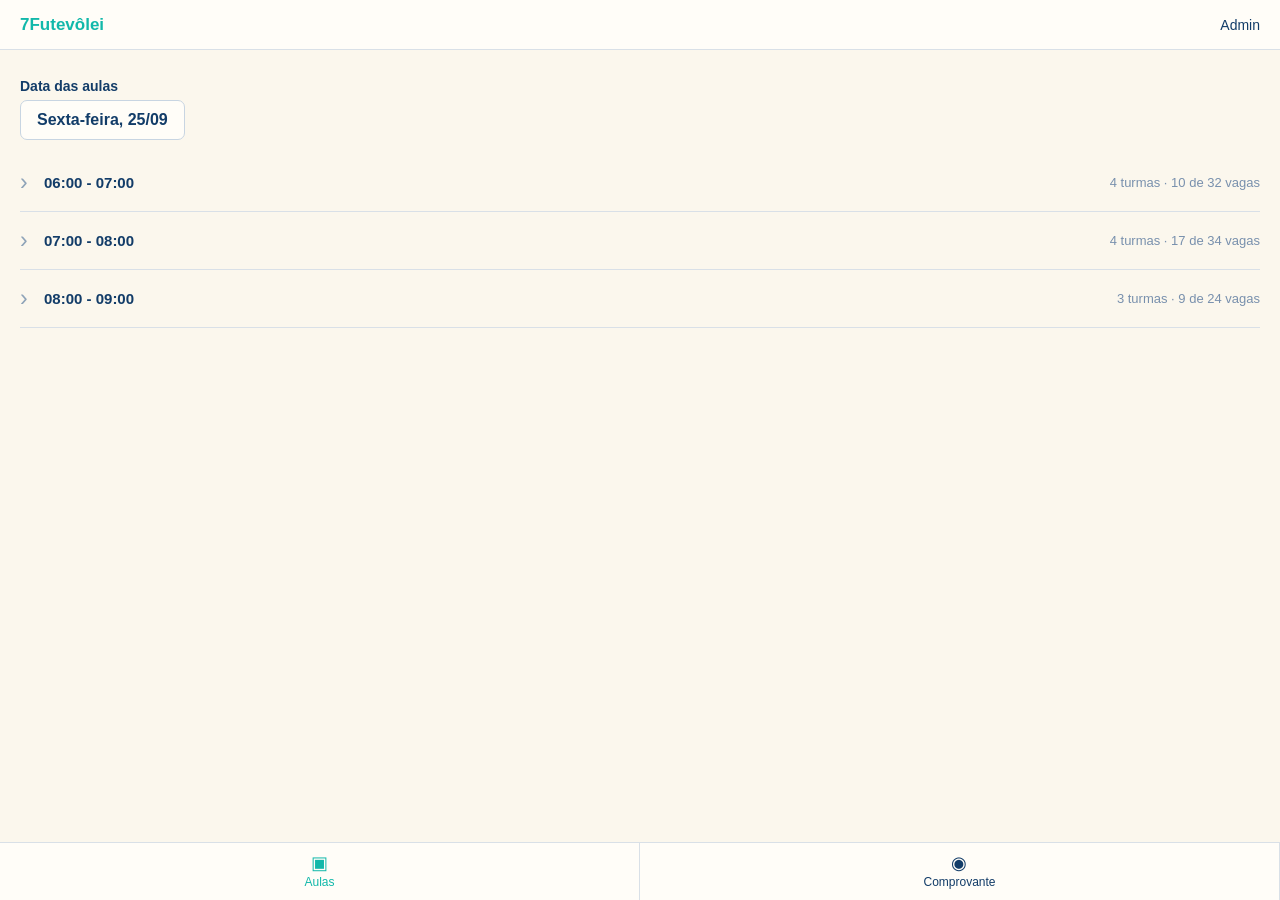
==== index.html @ edfab14d "Primeira versão do Agendamento" ====
<!DOCTYPE html>
<html lang="pt-BR">
<head>
  <meta charset="UTF-8">
  <meta name="viewport" content="width=device-width, initial-scale=1.0">
  <title>7Futevôlei — Aulas</title>
  <link rel="stylesheet" href="styles.css">
</head>
<body>
  <header class="topbar">
    <div class="container topbar-inner">
      <a class="brand" href="#">7Futevôlei</a>
      <a class="admin-link" href="#">Admin</a>
    </div>
  </header>

  <main class="container page">
    <section class="schedule">
      <div class="field-label">Data das aulas</div>
      <button class="date-button" id="dateButton" type="button">
        Sexta-feira, 25/09
      </button>

      <div class="slots" id="slots">
        <article class="slot">
          <button class="slot-header" type="button" aria-expanded="false">
            <span class="chevron">›</span>
            <span class="time">06:00 - 07:00</span>
            <span class="availability">4 turmas · 10 de 32 vagas</span>
          </button>
          <div class="slot-content">
            <div class="class-card">
              <div>
                <strong>Turma 1</strong>
                <span>2 de 8 vagas ocupadas</span>
              </div>
              <button class="reserve" type="button">Reservar</button>
            </div>
            <div class="class-card">
              <div>
                <strong>Turma 2</strong>
                <span>3 de 8 vagas ocupadas</span>
              </div>
              <button class="reserve" type="button">Reservar</button>
            </div>
          </div>
        </article>

        <article class="slot">
          <button class="slot-header" type="button" aria-expanded="false">
            <span class="chevron">›</span>
            <span class="time">07:00 - 08:00</span>
            <span class="availability">4 turmas · 17 de 34 vagas</span>
          </button>
          <div class="slot-content">
            <div class="class-card">
              <div>
                <strong>Turma 1</strong>
                <span>5 de 8 vagas ocupadas</span>
              </div>
              <button class="reserve" type="button">Reservar</button>
            </div>
            <div class="class-card">
              <div>
                <strong>Turma 2</strong>
                <span>4 de 8 vagas ocupadas</span>
              </div>
              <button class="reserve" type="button">Reservar</button>
            </div>
          </div>
        </article>

        <article class="slot">
          <button class="slot-header" type="button" aria-expanded="false">
            <span class="chevron">›</span>
            <span class="time">08:00 - 09:00</span>
            <span class="availability">3 turmas · 9 de 24 vagas</span>
          </button>
          <div class="slot-content">
            <div class="class-card">
              <div>
                <strong>Turma 1</strong>
                <span>3 de 8 vagas ocupadas</span>
              </div>
              <button class="reserve" type="button">Reservar</button>
            </div>
            <div class="class-card">
              <div>
                <strong>Turma 2</strong>
                <span>2 de 8 vagas ocupadas</span>
              </div>
              <button class="reserve" type="button">Reservar</button>
            </div>
          </div>
        </article>
      </div>
    </section>
  </main>

  <nav class="bottom-nav" aria-label="Navegação principal">
    <button class="nav-item active" type="button">
      <span class="nav-icon">▣</span>
      <span>Aulas</span>
    </button>
    <button class="nav-item" id="receiptButton" type="button">
      <span class="nav-icon">◉</span>
      <span>Comprovante</span>
    </button>
  </nav>

  <dialog id="reserveDialog">
    <form method="dialog" class="dialog-card" id="reserveForm">
      <button class="close" value="cancel" aria-label="Fechar">×</button>
      <h2>Reservar aula</h2>
      <p id="selectedClass">Turma selecionada</p>

      <label>
        Nome
        <input id="name" required placeholder="Seu nome">
      </label>

      <label>
        WhatsApp
        <input id="phone" required inputmode="tel" placeholder="(00) 00000-0000">
      </label>

      <button class="primary" value="default">Confirmar reserva</button>
      <p class="notice" id="reservationNotice" hidden></p>
    </form>
  </dialog>

  <dialog id="receiptDialog">
    <div class="dialog-card">
      <button class="close" id="closeReceipt" aria-label="Fechar">×</button>
      <h2>Comprovante</h2>
      <p class="muted">Nesta primeira versão, o comprovante é apenas uma demonstração.</p>
      <div class="receipt">
        <strong>7Futevôlei</strong>
        <span>Aula: Sexta-feira, 25/09</span>
        <span>Horário: 07:00 - 08:00</span>
        <span>Status: Reserva pendente</span>
      </div>
    </div>
  </dialog>

  <script src="app.js"></script>
</body>
</html>
---- styles.css ----
:root {
  --bg: #fbf7ed;
  --surface: #fffdf8;
  --line: #d9e0e7;
  --text: #123c68;
  --muted: #7890ad;
  --brand: #12b8aa;
  --brand-dark: #0e9d92;
}

* { box-sizing: border-box; }

html, body {
  margin: 0;
  min-height: 100%;
  font-family: Arial, Helvetica, sans-serif;
  color: var(--text);
  background: var(--bg);
}

body { padding-bottom: 78px; }

button, input { font: inherit; }

button { cursor: pointer; }

.container {
  width: min(1248px, calc(100% - 40px));
  margin: 0 auto;
}

.topbar {
  height: 50px;
  background: var(--surface);
  border-bottom: 1px solid var(--line);
}

.topbar-inner {
  height: 100%;
  display: flex;
  align-items: center;
  justify-content: space-between;
}

.brand {
  color: var(--brand);
  font-size: 17px;
  font-weight: 700;
  text-decoration: none;
}

.admin-link {
  color: var(--text);
  font-size: 14px;
  text-decoration: none;
}

.page {
  min-height: calc(100vh - 128px);
  padding-top: 28px;
}

.field-label {
  margin-bottom: 6px;
  font-size: 14px;
  font-weight: 600;
}

.date-button {
  background: var(--surface);
  color: #123c68;
  border: 1px solid #c8d5e2;
  border-radius: 7px;
  padding: 10px 16px;
  font-weight: 600;
}

.slots { margin-top: 14px; }

.slot {
  border-bottom: 1px solid var(--line);
}

.slot-header {
  width: 100%;
  min-height: 57px;
  padding: 0;
  display: grid;
  grid-template-columns: 24px 1fr auto;
  align-items: center;
  gap: 0;
  border: 0;
  background: transparent;
  color: var(--text);
  text-align: left;
}

.chevron {
  font-size: 23px;
  color: #8ea3b8;
  transition: transform .2s ease;
}

.slot.open .chevron { transform: rotate(90deg); }

.time { font-size: 15px; font-weight: 600; }

.availability {
  color: var(--muted);
  font-size: 13px;
  padding-left: 16px;
}

.slot-content {
  display: none;
  padding: 0 0 14px 24px;
  gap: 8px;
}

.slot.open .slot-content {
  display: grid;
}

.class-card {
  display: flex;
  justify-content: space-between;
  align-items: center;
  gap: 16px;
  background: var(--surface);
  border: 1px solid var(--line);
  border-radius: 8px;
  padding: 12px 14px;
}

.class-card div {
  display: grid;
  gap: 4px;
}

.class-card span {
  color: var(--muted);
  font-size: 12px;
}

.reserve, .primary {
  border: 0;
  border-radius: 6px;
  padding: 9px 14px;
  background: var(--brand);
  color: white;
  font-weight: 700;
}

.reserve:hover, .primary:hover {
  background: var(--brand-dark);
}

.bottom-nav {
  position: fixed;
  z-index: 10;
  left: 0;
  right: 0;
  bottom: 0;
  height: 58px;
  display: grid;
  grid-template-columns: 1fr 1fr;
  background: var(--surface);
  border-top: 1px solid var(--line);
}

.nav-item {
  border: 0;
  border-right: 1px solid var(--line);
  background: transparent;
  color: var(--text);
  display: grid;
  place-content: center;
  gap: 3px;
  font-size: 12px;
}

.nav-item.active { color: var(--brand); }

.nav-icon {
  text-align: center;
  font-size: 18px;
  line-height: 18px;
}

dialog {
  border: 0;
  padding: 0;
  border-radius: 12px;
  width: min(440px, calc(100% - 32px));
  box-shadow: 0 20px 70px rgba(0,0,0,.22);
}

dialog::backdrop {
  background: rgba(9, 30, 48, .35);
}

.dialog-card {
  position: relative;
  padding: 26px;
  display: grid;
  gap: 14px;
  background: var(--surface);
  color: var(--text);
}

.dialog-card h2 { margin: 0; }

.dialog-card label {
  display: grid;
  gap: 6px;
  font-size: 13px;
  font-weight: 700;
}

.dialog-card input {
  width: 100%;
  border: 1px solid #c8d5e2;
  border-radius: 7px;
  padding: 11px;
  outline: none;
}

.dialog-card input:focus {
  border-color: var(--brand);
}

.close {
  position: absolute;
  top: 10px;
  right: 12px;
  border: 0;
  background: transparent;
  font-size: 24px;
  color: var(--muted);
}

.muted, .notice {
  color: var(--muted);
  font-size: 13px;
}

.receipt {
  display: grid;
  gap: 8px;
  border: 1px dashed #bdcad7;
  border-radius: 8px;
  padding: 16px;
  background: white;
}

@media (max-width: 700px) {
  .container { width: min(100% - 24px, 1248px); }
  .page { padding-top: 22px; }
  .slot-header { grid-template-columns: 22px 1fr; min-height: 60px; }
  .availability {
    grid-column: 2;
    padding: 0 0 8px;
    font-size: 12px;
  }
  .class-card { align-items: flex-start; }
}
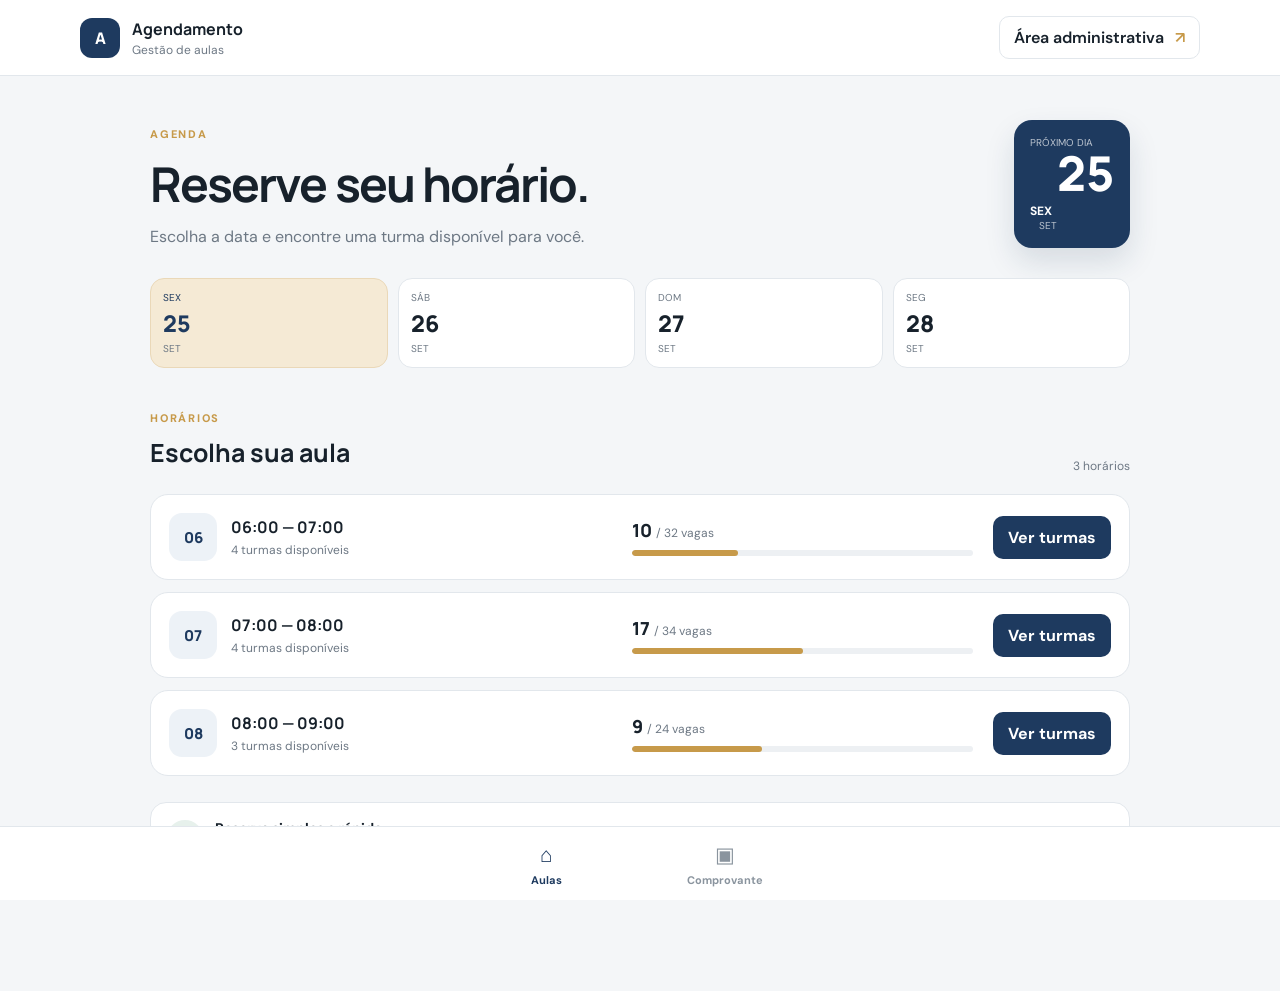
==== commit 52a66652: "Atualiza layout e identidade visual do Agendamento" ====
--- a/index.html
+++ b/index.html
@@ -1,148 +1 @@
-<!DOCTYPE html>
-<html lang="pt-BR">
-<head>
-  <meta charset="UTF-8">
-  <meta name="viewport" content="width=device-width, initial-scale=1.0">
-  <title>7Futevôlei — Aulas</title>
-  <link rel="stylesheet" href="styles.css">
-</head>
-<body>
-  <header class="topbar">
-    <div class="container topbar-inner">
-      <a class="brand" href="#">7Futevôlei</a>
-      <a class="admin-link" href="#">Admin</a>
-    </div>
-  </header>
-
-  <main class="container page">
-    <section class="schedule">
-      <div class="field-label">Data das aulas</div>
-      <button class="date-button" id="dateButton" type="button">
-        Sexta-feira, 25/09
-      </button>
-
-      <div class="slots" id="slots">
-        <article class="slot">
-          <button class="slot-header" type="button" aria-expanded="false">
-            <span class="chevron">›</span>
-            <span class="time">06:00 - 07:00</span>
-            <span class="availability">4 turmas · 10 de 32 vagas</span>
-          </button>
-          <div class="slot-content">
-            <div class="class-card">
-              <div>
-                <strong>Turma 1</strong>
-                <span>2 de 8 vagas ocupadas</span>
-              </div>
-              <button class="reserve" type="button">Reservar</button>
-            </div>
-            <div class="class-card">
-              <div>
-                <strong>Turma 2</strong>
-                <span>3 de 8 vagas ocupadas</span>
-              </div>
-              <button class="reserve" type="button">Reservar</button>
-            </div>
-          </div>
-        </article>
-
-        <article class="slot">
-          <button class="slot-header" type="button" aria-expanded="false">
-            <span class="chevron">›</span>
-            <span class="time">07:00 - 08:00</span>
-            <span class="availability">4 turmas · 17 de 34 vagas</span>
-          </button>
-          <div class="slot-content">
-            <div class="class-card">
-              <div>
-                <strong>Turma 1</strong>
-                <span>5 de 8 vagas ocupadas</span>
-              </div>
-              <button class="reserve" type="button">Reservar</button>
-            </div>
-            <div class="class-card">
-              <div>
-                <strong>Turma 2</strong>
-                <span>4 de 8 vagas ocupadas</span>
-              </div>
-              <button class="reserve" type="button">Reservar</button>
-            </div>
-          </div>
-        </article>
-
-        <article class="slot">
-          <button class="slot-header" type="button" aria-expanded="false">
-            <span class="chevron">›</span>
-            <span class="time">08:00 - 09:00</span>
-            <span class="availability">3 turmas · 9 de 24 vagas</span>
-          </button>
-          <div class="slot-content">
-            <div class="class-card">
-              <div>
-                <strong>Turma 1</strong>
-                <span>3 de 8 vagas ocupadas</span>
-              </div>
-              <button class="reserve" type="button">Reservar</button>
-            </div>
-            <div class="class-card">
-              <div>
-                <strong>Turma 2</strong>
-                <span>2 de 8 vagas ocupadas</span>
-              </div>
-              <button class="reserve" type="button">Reservar</button>
-            </div>
-          </div>
-        </article>
-      </div>
-    </section>
-  </main>
-
-  <nav class="bottom-nav" aria-label="Navegação principal">
-    <button class="nav-item active" type="button">
-      <span class="nav-icon">▣</span>
-      <span>Aulas</span>
-    </button>
-    <button class="nav-item" id="receiptButton" type="button">
-      <span class="nav-icon">◉</span>
-      <span>Comprovante</span>
-    </button>
-  </nav>
-
-  <dialog id="reserveDialog">
-    <form method="dialog" class="dialog-card" id="reserveForm">
-      <button class="close" value="cancel" aria-label="Fechar">×</button>
-      <h2>Reservar aula</h2>
-      <p id="selectedClass">Turma selecionada</p>
-
-      <label>
-        Nome
-        <input id="name" required placeholder="Seu nome">
-      </label>
-
-      <label>
-        WhatsApp
-        <input id="phone" required inputmode="tel" placeholder="(00) 00000-0000">
-      </label>
-
-      <button class="primary" value="default">Confirmar reserva</button>
-      <p class="notice" id="reservationNotice" hidden></p>
-    </form>
-  </dialog>
-
-  <dialog id="receiptDialog">
-    <div class="dialog-card">
-      <button class="close" id="closeReceipt" aria-label="Fechar">×</button>
-      <h2>Comprovante</h2>
-      <p class="muted">Nesta primeira versão, o comprovante é apenas uma demonstração.</p>
-      <div class="receipt">
-        <strong>7Futevôlei</strong>
-        <span>Aula: Sexta-feira, 25/09</span>
-        <span>Horário: 07:00 - 08:00</span>
-        <span>Status: Reserva pendente</span>
-      </div>
-    </div>
-  </dialog>
-
-  <script src="app.js"></script>
-</body>
-</html>
+<!DOCTYPE html><html lang="pt-BR"><head><meta charset="UTF-8"><meta name="viewport" content="width=device-width,initial-scale=1.0"><meta name="description" content="Agendamento de aulas e atividades"><title>Agendamento</title><link rel="preconnect" href="https://fonts.googleapis.com"><link rel="preconnect" href="https://fonts.gstatic.com" crossorigin><link href="https://fonts.googleapis.com/css2?family=DM+Sans:wght@400;500;600;700&family=Manrope:wght@700;800&display=swap" rel="stylesheet"><link rel="stylesheet" href="styles.css"></head><body><div class="app-shell"><header class="topbar"><div class="brand"><div class="brand-mark">A</div><div><strong>Agendamento</strong><span>Gestão de aulas</span></div></div><button class="admin-link" type="button">Área administrativa <span>↗</span></button></header><main><section class="hero"><div><span class="eyebrow">AGENDA</span><h1>Reserve seu horário.</h1><p>Escolha a data e encontre uma turma disponível para você.</p></div><div class="date-card"><span>Próximo dia</span><strong>SEX</strong><b>25</b><small>SET</small></div></section><section class="date-tabs"><button class="date-tab active"><span>SEX</span><strong>25</strong><small>SET</small></button><button class="date-tab"><span>SÁB</span><strong>26</strong><small>SET</small></button><button class="date-tab"><span>DOM</span><strong>27</strong><small>SET</small></button><button class="date-tab"><span>SEG</span><strong>28</strong><small>SET</small></button></section><section class="schedule"><div class="section-heading"><div><span class="eyebrow">HORÁRIOS</span><h2>Escolha sua aula</h2></div><span class="availability">3 horários</span></div><div class="time-list"><article class="time-card"><div class="time-main"><div class="time-icon">06</div><div><strong>06:00 — 07:00</strong><span>4 turmas disponíveis</span></div></div><div class="capacity"><div><strong>10</strong><span>/ 32 vagas</span></div><div class="progress"><span style="width:31%"></span></div></div><button class="details-btn" data-slot="06:00 — 07:00">Ver turmas</button></article><article class="time-card"><div class="time-main"><div class="time-icon">07</div><div><strong>07:00 — 08:00</strong><span>4 turmas disponíveis</span></div></div><div class="capacity"><div><strong>17</strong><span>/ 34 vagas</span></div><div class="progress"><span style="width:50%"></span></div></div><button class="details-btn" data-slot="07:00 — 08:00">Ver turmas</button></article><article class="time-card"><div class="time-main"><div class="time-icon">08</div><div><strong>08:00 — 09:00</strong><span>3 turmas disponíveis</span></div></div><div class="capacity"><div><strong>9</strong><span>/ 24 vagas</span></div><div class="progress"><span style="width:38%"></span></div></div><button class="details-btn" data-slot="08:00 — 09:00">Ver turmas</button></article></div></section><section class="info-strip"><div class="info-icon">✓</div><div><strong>Reserva simples e rápida</strong><span>Escolha o horário, informe seus dados e pronto.</span></div></section></main><nav class="bottom-nav"><button class="nav-item active"><span>⌂</span><small>Aulas</small></button><button class="nav-item" id="receiptBtn"><span>▣</span><small>Comprovante</small></button></nav></div><div class="modal-backdrop" id="modalBackdrop"><div class="modal"><button class="close-modal" id="closeModal">×</button><span class="eyebrow">RESERVA</span><h2>Escolha sua turma</h2><p id="modalSubtitle"></p><div class="class-options"><button class="class-option" data-class="Turma 01"><span><strong>Turma 01</strong><small>Vagas disponíveis</small></span><b>→</b></button><button class="class-option" data-class="Turma 02"><span><strong>Turma 02</strong><small>Vagas disponíveis</small></span><b>→</b></button></div><div class="reservation-form hidden" id="reservationForm"><label>Nome<input id="nameInput" placeholder="Seu nome"></label><label>WhatsApp<input id="phoneInput" placeholder="(00) 00000-0000"></label><button class="primary-btn" id="reserveBtn">Confirmar reserva</button><p class="form-message" id="formMessage"></p></div></div></div><div class="modal-backdrop" id="receiptModal"><div class="modal"><button class="close-modal" id="closeReceipt">×</button><span class="eyebrow">COMPROVANTE</span><h2>Consulte sua reserva</h2><p>Digite seu WhatsApp para consultar um comprovante.</p><input id="receiptInput" placeholder="(00) 00000-0000"><button class="primary-btn" id="receiptSearch">Consultar</button><p class="form-message" id="receiptMessage"></p></div></div><script src="app.js"></script></body></html>
--- a/styles.css
+++ b/styles.css
@@ -1,266 +1 @@
-:root {
-  --bg: #fbf7ed;
-  --surface: #fffdf8;
-  --line: #d9e0e7;
-  --text: #123c68;
-  --muted: #7890ad;
-  --brand: #12b8aa;
-  --brand-dark: #0e9d92;
-}
-
-* { box-sizing: border-box; }
-
-html, body {
-  margin: 0;
-  min-height: 100%;
-  font-family: Arial, Helvetica, sans-serif;
-  color: var(--text);
-  background: var(--bg);
-}
-
-body { padding-bottom: 78px; }
-
-button, input { font: inherit; }
-
-button { cursor: pointer; }
-
-.container {
-  width: min(1248px, calc(100% - 40px));
-  margin: 0 auto;
-}
-
-.topbar {
-  height: 50px;
-  background: var(--surface);
-  border-bottom: 1px solid var(--line);
-}
-
-.topbar-inner {
-  height: 100%;
-  display: flex;
-  align-items: center;
-  justify-content: space-between;
-}
-
-.brand {
-  color: var(--brand);
-  font-size: 17px;
-  font-weight: 700;
-  text-decoration: none;
-}
-
-.admin-link {
-  color: var(--text);
-  font-size: 14px;
-  text-decoration: none;
-}
-
-.page {
-  min-height: calc(100vh - 128px);
-  padding-top: 28px;
-}
-
-.field-label {
-  margin-bottom: 6px;
-  font-size: 14px;
-  font-weight: 600;
-}
-
-.date-button {
-  background: var(--surface);
-  color: #123c68;
-  border: 1px solid #c8d5e2;
-  border-radius: 7px;
-  padding: 10px 16px;
-  font-weight: 600;
-}
-
-.slots { margin-top: 14px; }
-
-.slot {
-  border-bottom: 1px solid var(--line);
-}
-
-.slot-header {
-  width: 100%;
-  min-height: 57px;
-  padding: 0;
-  display: grid;
-  grid-template-columns: 24px 1fr auto;
-  align-items: center;
-  gap: 0;
-  border: 0;
-  background: transparent;
-  color: var(--text);
-  text-align: left;
-}
-
-.chevron {
-  font-size: 23px;
-  color: #8ea3b8;
-  transition: transform .2s ease;
-}
-
-.slot.open .chevron { transform: rotate(90deg); }
-
-.time { font-size: 15px; font-weight: 600; }
-
-.availability {
-  color: var(--muted);
-  font-size: 13px;
-  padding-left: 16px;
-}
-
-.slot-content {
-  display: none;
-  padding: 0 0 14px 24px;
-  gap: 8px;
-}
-
-.slot.open .slot-content {
-  display: grid;
-}
-
-.class-card {
-  display: flex;
-  justify-content: space-between;
-  align-items: center;
-  gap: 16px;
-  background: var(--surface);
-  border: 1px solid var(--line);
-  border-radius: 8px;
-  padding: 12px 14px;
-}
-
-.class-card div {
-  display: grid;
-  gap: 4px;
-}
-
-.class-card span {
-  color: var(--muted);
-  font-size: 12px;
-}
-
-.reserve, .primary {
-  border: 0;
-  border-radius: 6px;
-  padding: 9px 14px;
-  background: var(--brand);
-  color: white;
-  font-weight: 700;
-}
-
-.reserve:hover, .primary:hover {
-  background: var(--brand-dark);
-}
-
-.bottom-nav {
-  position: fixed;
-  z-index: 10;
-  left: 0;
-  right: 0;
-  bottom: 0;
-  height: 58px;
-  display: grid;
-  grid-template-columns: 1fr 1fr;
-  background: var(--surface);
-  border-top: 1px solid var(--line);
-}
-
-.nav-item {
-  border: 0;
-  border-right: 1px solid var(--line);
-  background: transparent;
-  color: var(--text);
-  display: grid;
-  place-content: center;
-  gap: 3px;
-  font-size: 12px;
-}
-
-.nav-item.active { color: var(--brand); }
-
-.nav-icon {
-  text-align: center;
-  font-size: 18px;
-  line-height: 18px;
-}
-
-dialog {
-  border: 0;
-  padding: 0;
-  border-radius: 12px;
-  width: min(440px, calc(100% - 32px));
-  box-shadow: 0 20px 70px rgba(0,0,0,.22);
-}
-
-dialog::backdrop {
-  background: rgba(9, 30, 48, .35);
-}
-
-.dialog-card {
-  position: relative;
-  padding: 26px;
-  display: grid;
-  gap: 14px;
-  background: var(--surface);
-  color: var(--text);
-}
-
-.dialog-card h2 { margin: 0; }
-
-.dialog-card label {
-  display: grid;
-  gap: 6px;
-  font-size: 13px;
-  font-weight: 700;
-}
-
-.dialog-card input {
-  width: 100%;
-  border: 1px solid #c8d5e2;
-  border-radius: 7px;
-  padding: 11px;
-  outline: none;
-}
-
-.dialog-card input:focus {
-  border-color: var(--brand);
-}
-
-.close {
-  position: absolute;
-  top: 10px;
-  right: 12px;
-  border: 0;
-  background: transparent;
-  font-size: 24px;
-  color: var(--muted);
-}
-
-.muted, .notice {
-  color: var(--muted);
-  font-size: 13px;
-}
-
-.receipt {
-  display: grid;
-  gap: 8px;
-  border: 1px dashed #bdcad7;
-  border-radius: 8px;
-  padding: 16px;
-  background: white;
-}
-
-@media (max-width: 700px) {
-  .container { width: min(100% - 24px, 1248px); }
-  .page { padding-top: 22px; }
-  .slot-header { grid-template-columns: 22px 1fr; min-height: 60px; }
-  .availability {
-    grid-column: 2;
-    padding: 0 0 8px;
-    font-size: 12px;
-  }
-  .class-card { align-items: flex-start; }
-}
+*{box-sizing:border-box}:root{--bg:#f4f6f8;--surface:#fff;--ink:#17212b;--muted:#6d7884;--line:#e2e7ec;--primary:#1e3a5f;--primary-dark:#142b46;--accent:#c79a4a;--accent-soft:#f5ead5;--success:#39735b}body{margin:0;background:var(--bg);color:var(--ink);font-family:"DM Sans",sans-serif}button,input{font:inherit}button{cursor:pointer}.app-shell{min-height:100vh;padding-bottom:92px}.topbar{height:76px;background:#fff;border-bottom:1px solid var(--line);display:flex;align-items:center;justify-content:space-between;padding:0 max(24px,calc((100vw - 1120px)/2));position:sticky;top:0;z-index:10}.brand{display:flex;align-items:center;gap:12px}.brand-mark{width:40px;height:40px;border-radius:12px;background:var(--primary);color:#fff;display:grid;place-items:center;font-family:Manrope;font-weight:800}.brand strong{display:block;font-family:Manrope;font-size:16px}.brand span{display:block;color:var(--muted);font-size:12px;margin-top:2px}.admin-link{border:1px solid var(--line);background:#fff;color:var(--ink);border-radius:10px;padding:10px 14px;font-weight:600}.admin-link span{margin-left:7px;color:var(--accent)}main{width:min(980px,calc(100% - 32px));margin:0 auto}.hero{display:flex;justify-content:space-between;align-items:center;padding:44px 0 30px}.eyebrow{font-size:11px;letter-spacing:.16em;font-weight:800;color:var(--accent)}h1,h2{font-family:Manrope;margin:8px 0}.hero h1{font-size:clamp(30px,5vw,48px);letter-spacing:-.04em}.hero p{color:var(--muted);margin:10px 0 0;font-size:16px}.date-card{width:116px;height:128px;border-radius:18px;background:var(--primary);color:#fff;padding:16px;display:grid;grid-template-columns:1fr 1fr;grid-template-rows:auto 1fr auto;box-shadow:0 14px 30px #17325022}.date-card span{grid-column:1/-1;font-size:10px;text-transform:uppercase;opacity:.7}.date-card strong{font-size:12px;align-self:end}.date-card b{font:800 48px/1 Manrope;text-align:right}.date-card small{font-size:10px;text-align:right;opacity:.7}.date-tabs{display:grid;grid-template-columns:repeat(4,1fr);gap:10px;margin-bottom:38px}.date-tab{border:1px solid var(--line);background:#fff;border-radius:14px;padding:12px;display:flex;flex-direction:column;gap:3px;color:var(--muted);text-align:left}.date-tab span,.date-tab small{font-size:10px}.date-tab strong{font:800 23px Manrope;color:var(--ink)}.date-tab.active{background:var(--accent-soft);border-color:#ead8b8}.date-tab.active strong,.date-tab.active span{color:var(--primary)}.section-heading{display:flex;justify-content:space-between;align-items:end;margin-bottom:16px}.section-heading h2{font-size:25px}.availability{font-size:12px;color:var(--muted);padding-bottom:4px}.time-list{display:grid;gap:12px}.time-card{background:var(--surface);border:1px solid var(--line);border-radius:18px;padding:18px;display:grid;grid-template-columns:1.3fr 1fr auto;gap:20px;align-items:center;transition:.2s}.time-card:hover{transform:translateY(-2px);box-shadow:0 10px 25px #17212b0c}.time-main{display:flex;align-items:center;gap:14px}.time-icon{width:48px;height:48px;border-radius:13px;background:#edf2f7;color:var(--primary);display:grid;place-items:center;font:800 15px Manrope}.time-main strong{display:block;font:700 16px Manrope}.time-main span{display:block;color:var(--muted);font-size:12px;margin-top:4px}.capacity>div:first-child{display:flex;align-items:baseline;gap:4px}.capacity strong{font:800 18px Manrope}.capacity span{font-size:12px;color:var(--muted)}.progress{height:6px;background:#edf0f3;border-radius:10px;overflow:hidden;margin-top:8px}.progress span{display:block;height:100%;background:var(--accent);border-radius:10px}.details-btn{border:0;background:var(--primary);color:#fff;padding:11px 15px;border-radius:10px;font-weight:700}.details-btn:hover,.primary-btn:hover{background:var(--primary-dark)}.info-strip{margin:26px 0;background:#fff;border:1px solid var(--line);border-radius:16px;padding:16px;display:flex;align-items:center;gap:12px}.info-icon{width:36px;height:36px;border-radius:50%;display:grid;place-items:center;background:#e7f1ec;color:var(--success);font-weight:800}.info-strip strong{display:block;font-size:14px}.info-strip span{display:block;color:var(--muted);font-size:12px;margin-top:3px}.bottom-nav{position:fixed;bottom:0;left:0;right:0;height:74px;background:#fff;border-top:1px solid var(--line);display:flex;justify-content:center;gap:100px;z-index:20}.nav-item{border:0;background:none;color:#8a949e;display:flex;flex-direction:column;align-items:center;justify-content:center;gap:4px;min-width:70px}.nav-item span{font-size:21px}.nav-item small{font-size:11px;font-weight:700}.nav-item.active{color:var(--primary)}.modal-backdrop{position:fixed;inset:0;background:#11182799;display:none;align-items:center;justify-content:center;padding:18px;z-index:30}.modal-backdrop.open{display:flex}.modal{position:relative;width:min(470px,100%);background:#fff;border-radius:22px;padding:28px;box-shadow:0 30px 70px #0003}.modal h2{font-size:26px}.modal>p{color:var(--muted);font-size:14px}.close-modal{position:absolute;right:17px;top:14px;border:0;background:#f2f4f6;width:34px;height:34px;border-radius:50%;font-size:22px;color:#66717c}.class-options{display:grid;gap:9px;margin:20px 0}.class-option{width:100%;display:flex;justify-content:space-between;align-items:center;text-align:left;border:1px solid var(--line);background:#fff;padding:14px;border-radius:12px}.class-option strong,.class-option small{display:block}.class-option small{color:var(--muted);margin-top:3px}.class-option b{color:var(--accent);font-size:20px}.reservation-form{border-top:1px solid var(--line);padding-top:18px;display:grid;gap:12px}.reservation-form label{font-size:12px;font-weight:700}.reservation-form input,.modal>input{display:block;width:100%;border:1px solid var(--line);border-radius:10px;padding:12px;margin-top:6px;outline:none}.reservation-form input:focus,.modal>input:focus{border-color:var(--primary)}.primary-btn{border:0;background:var(--primary);color:#fff;border-radius:10px;padding:12px;font-weight:800}.form-message{font-size:12px!important;color:var(--success)!important;margin:0!important}.hidden{display:none}@media(max-width:760px){.topbar{padding:0 16px}.admin-link{font-size:0;padding:10px}.admin-link span{font-size:18px;margin:0}main{width:min(100% - 24px,620px)}.hero{padding-top:30px}.hero h1{font-size:32px}.hero p{font-size:14px}.date-card{width:92px;height:108px}.date-card b{font-size:38px}.date-tabs{gap:6px}.date-tab{padding:10px 8px}.time-card{grid-template-columns:1fr;gap:14px}.details-btn{width:100%}.capacity{max-width:300px}.bottom-nav{gap:65px}.modal{padding:24px 18px}}
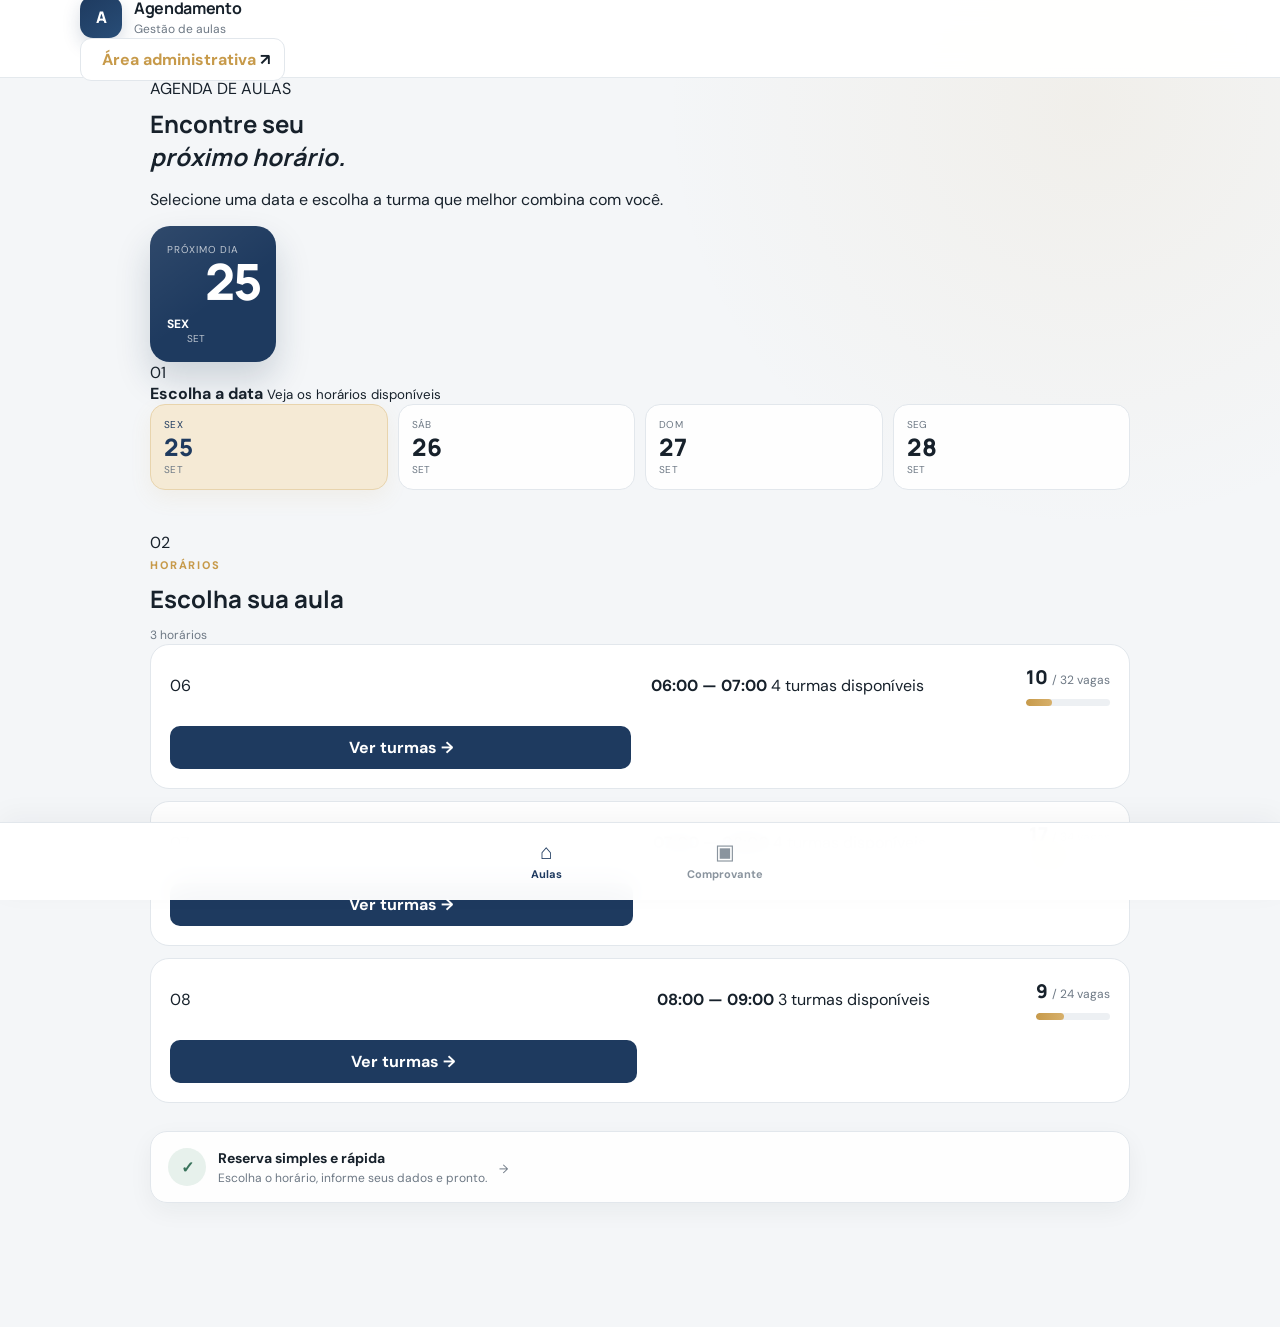
==== commit 981e3942: "Refatorar a estrutura do arquivo index.html e atualizar os botões Refactor header and main sections " ====
--- a/index.html
+++ b/index.html
@@ -1 +1,260 @@
-<!DOCTYPE html><html lang="pt-BR"><head><meta charset="UTF-8"><meta name="viewport" content="width=device-width,initial-scale=1.0"><meta name="description" content="Agendamento de aulas e atividades"><title>Agendamento</title><link rel="preconnect" href="https://fonts.googleapis.com"><link rel="preconnect" href="https://fonts.gstatic.com" crossorigin><link href="https://fonts.googleapis.com/css2?family=DM+Sans:wght@400;500;600;700&family=Manrope:wght@700;800&display=swap" rel="stylesheet"><link rel="stylesheet" href="styles.css"></head><body><div class="app-shell"><header class="topbar"><div class="brand"><div class="brand-mark">A</div><div><strong>Agendamento</strong><span>Gestão de aulas</span></div></div><button class="admin-link" type="button">Área administrativa <span>↗</span></button></header><main><section class="hero"><div><span class="eyebrow">AGENDA</span><h1>Reserve seu horário.</h1><p>Escolha a data e encontre uma turma disponível para você.</p></div><div class="date-card"><span>Próximo dia</span><strong>SEX</strong><b>25</b><small>SET</small></div></section><section class="date-tabs"><button class="date-tab active"><span>SEX</span><strong>25</strong><small>SET</small></button><button class="date-tab"><span>SÁB</span><strong>26</strong><small>SET</small></button><button class="date-tab"><span>DOM</span><strong>27</strong><small>SET</small></button><button class="date-tab"><span>SEG</span><strong>28</strong><small>SET</small></button></section><section class="schedule"><div class="section-heading"><div><span class="eyebrow">HORÁRIOS</span><h2>Escolha sua aula</h2></div><span class="availability">3 horários</span></div><div class="time-list"><article class="time-card"><div class="time-main"><div class="time-icon">06</div><div><strong>06:00 — 07:00</strong><span>4 turmas disponíveis</span></div></div><div class="capacity"><div><strong>10</strong><span>/ 32 vagas</span></div><div class="progress"><span style="width:31%"></span></div></div><button class="details-btn" data-slot="06:00 — 07:00">Ver turmas</button></article><article class="time-card"><div class="time-main"><div class="time-icon">07</div><div><strong>07:00 — 08:00</strong><span>4 turmas disponíveis</span></div></div><div class="capacity"><div><strong>17</strong><span>/ 34 vagas</span></div><div class="progress"><span style="width:50%"></span></div></div><button class="details-btn" data-slot="07:00 — 08:00">Ver turmas</button></article><article class="time-card"><div class="time-main"><div class="time-icon">08</div><div><strong>08:00 — 09:00</strong><span>3 turmas disponíveis</span></div></div><div class="capacity"><div><strong>9</strong><span>/ 24 vagas</span></div><div class="progress"><span style="width:38%"></span></div></div><button class="details-btn" data-slot="08:00 — 09:00">Ver turmas</button></article></div></section><section class="info-strip"><div class="info-icon">✓</div><div><strong>Reserva simples e rápida</strong><span>Escolha o horário, informe seus dados e pronto.</span></div></section></main><nav class="bottom-nav"><button class="nav-item active"><span>⌂</span><small>Aulas</small></button><button class="nav-item" id="receiptBtn"><span>▣</span><small>Comprovante</small></button></nav></div><div class="modal-backdrop" id="modalBackdrop"><div class="modal"><button class="close-modal" id="closeModal">×</button><span class="eyebrow">RESERVA</span><h2>Escolha sua turma</h2><p id="modalSubtitle"></p><div class="class-options"><button class="class-option" data-class="Turma 01"><span><strong>Turma 01</strong><small>Vagas disponíveis</small></span><b>→</b></button><button class="class-option" data-class="Turma 02"><span><strong>Turma 02</strong><small>Vagas disponíveis</small></span><b>→</b></button></div><div class="reservation-form hidden" id="reservationForm"><label>Nome<input id="nameInput" placeholder="Seu nome"></label><label>WhatsApp<input id="phoneInput" placeholder="(00) 00000-0000"></label><button class="primary-btn" id="reserveBtn">Confirmar reserva</button><p class="form-message" id="formMessage"></p></div></div></div><div class="modal-backdrop" id="receiptModal"><div class="modal"><button class="close-modal" id="closeReceipt">×</button><span class="eyebrow">COMPROVANTE</span><h2>Consulte sua reserva</h2><p>Digite seu WhatsApp para consultar um comprovante.</p><input id="receiptInput" placeholder="(00) 00000-0000"><button class="primary-btn" id="receiptSearch">Consultar</button><p class="form-message" id="receiptMessage"></p></div></div><script src="app.js"></script></body></html>
+<!DOCTYPE html>
+<html lang="pt-BR">
+<head>
+  <meta charset="UTF-8">
+  <meta name="viewport" content="width=device-width, initial-scale=1.0">
+  <meta name="description" content="Agendamento de aulas e atividades">
+  <title>Agendamento</title>
+
+  <link rel="preconnect" href="https://fonts.googleapis.com">
+  <link rel="preconnect" href="https://fonts.gstatic.com" crossorigin>
+  <link href="https://fonts.googleapis.com/css2?family=DM+Sans:wght@400;500;600;700&family=Manrope:wght@700;800&display=swap" rel="stylesheet">
+
+  <link rel="stylesheet" href="styles.css">
+</head>
+
+<body>
+  <div class="app-shell">
+
+    <header class="topbar">
+      <div class="topbar-inner">
+        <div class="brand">
+          <div class="brand-mark">A</div>
+          <div class="brand-copy">
+            <strong>Agendamento</strong>
+            <span>Gestão de aulas</span>
+          </div>
+        </div>
+
+        <button class="admin-link" type="button" onclick="window.location.href='admin.html'">
+          <span>Área administrativa</span>
+          <b>↗</b>
+        </button>
+      </div>
+    </header>
+
+    <main>
+
+      <section class="hero-panel">
+        <div class="hero-content">
+          <span class="hero-kicker">AGENDA DE AULAS</span>
+          <h1>Encontre seu<br><em>próximo horário.</em></h1>
+          <p>Selecione uma data e escolha a turma que melhor combina com você.</p>
+        </div>
+
+        <div class="date-card">
+          <span>Próximo dia</span>
+          <strong>SEX</strong>
+          <b>25</b>
+          <small>SET</small>
+        </div>
+      </section>
+
+      <section class="date-section">
+        <div class="section-label">
+          <span>01</span>
+          <div>
+            <strong>Escolha a data</strong>
+            <small>Veja os horários disponíveis</small>
+          </div>
+        </div>
+
+        <div class="date-tabs">
+          <button class="date-tab active">
+            <span>SEX</span>
+            <strong>25</strong>
+            <small>SET</small>
+          </button>
+
+          <button class="date-tab">
+            <span>SÁB</span>
+            <strong>26</strong>
+            <small>SET</small>
+          </button>
+
+          <button class="date-tab">
+            <span>DOM</span>
+            <strong>27</strong>
+            <small>SET</small>
+          </button>
+
+          <button class="date-tab">
+            <span>SEG</span>
+            <strong>28</strong>
+            <small>SET</small>
+          </button>
+        </div>
+      </section>
+
+      <section class="schedule-section">
+        <div class="schedule-header">
+          <div class="section-label">
+            <span>02</span>
+            <div>
+              <span class="eyebrow">HORÁRIOS</span>
+              <h2>Escolha sua aula</h2>
+            </div>
+          </div>
+
+          <span class="availability">3 horários</span>
+        </div>
+
+        <div class="time-list">
+
+          <article class="time-card">
+            <div class="time-badge">06</div>
+
+            <div class="time-info">
+              <strong>06:00 — 07:00</strong>
+              <span>4 turmas disponíveis</span>
+            </div>
+
+            <div class="capacity">
+              <div>
+                <strong>10</strong>
+                <span>/ 32 vagas</span>
+              </div>
+              <div class="progress">
+                <span style="width:31%"></span>
+              </div>
+            </div>
+
+            <button class="details-btn" data-slot="06:00 — 07:00">
+              Ver turmas <span>→</span>
+            </button>
+          </article>
+
+          <article class="time-card">
+            <div class="time-badge">07</div>
+
+            <div class="time-info">
+              <strong>07:00 — 08:00</strong>
+              <span>4 turmas disponíveis</span>
+            </div>
+
+            <div class="capacity">
+              <div>
+                <strong>17</strong>
+                <span>/ 34 vagas</span>
+              </div>
+              <div class="progress">
+                <span style="width:50%"></span>
+              </div>
+            </div>
+
+            <button class="details-btn" data-slot="07:00 — 08:00">
+              Ver turmas <span>→</span>
+            </button>
+          </article>
+
+          <article class="time-card">
+            <div class="time-badge">08</div>
+
+            <div class="time-info">
+              <strong>08:00 — 09:00</strong>
+              <span>3 turmas disponíveis</span>
+            </div>
+
+            <div class="capacity">
+              <div>
+                <strong>9</strong>
+                <span>/ 24 vagas</span>
+              </div>
+              <div class="progress">
+                <span style="width:38%"></span>
+              </div>
+            </div>
+
+            <button class="details-btn" data-slot="08:00 — 09:00">
+              Ver turmas <span>→</span>
+            </button>
+          </article>
+
+        </div>
+      </section>
+
+      <section class="info-strip">
+        <div class="info-icon">✓</div>
+        <div>
+          <strong>Reserva simples e rápida</strong>
+          <span>Escolha o horário, informe seus dados e pronto.</span>
+        </div>
+        <span class="info-arrow">→</span>
+      </section>
+
+    </main>
+
+    <nav class="bottom-nav">
+      <button class="nav-item active">
+        <span>⌂</span>
+        <small>Aulas</small>
+      </button>
+
+      <button class="nav-item" id="receiptBtn">
+        <span>▣</span>
+        <small>Comprovante</small>
+      </button>
+    </nav>
+
+  </div>
+
+  <div class="modal-backdrop" id="modalBackdrop">
+    <div class="modal">
+      <button class="close-modal" id="closeModal">×</button>
+
+      <span class="eyebrow">RESERVA</span>
+      <h2>Escolha sua turma</h2>
+      <p id="modalSubtitle"></p>
+
+      <div class="class-options">
+        <button class="class-option" data-class="Turma 01">
+          <span>
+            <strong>Turma 01</strong>
+            <small>Vagas disponíveis</small>
+          </span>
+          <b>→</b>
+        </button>
+
+        <button class="class-option" data-class="Turma 02">
+          <span>
+            <strong>Turma 02</strong>
+            <small>Vagas disponíveis</small>
+          </span>
+          <b>→</b>
+        </button>
+      </div>
+
+      <div class="reservation-form hidden" id="reservationForm">
+        <label>
+          Nome
+          <input id="nameInput" placeholder="Seu nome">
+        </label>
+
+        <label>
+          WhatsApp
+          <input id="phoneInput" placeholder="(00) 00000-0000">
+        </label>
+
+        <button class="primary-btn" id="reserveBtn">Confirmar reserva</button>
+        <p class="form-message" id="formMessage"></p>
+      </div>
+    </div>
+  </div>
+
+  <div class="modal-backdrop" id="receiptModal">
+    <div class="modal">
+      <button class="close-modal" id="closeReceipt">×</button>
+
+      <span class="eyebrow">COMPROVANTE</span>
+      <h2>Consulte sua reserva</h2>
+      <p>Digite seu WhatsApp para consultar um comprovante.</p>
+
+      <input id="receiptInput" placeholder="(00) 00000-0000">
+      <button class="primary-btn" id="receiptSearch">Consultar</button>
+      <p class="form-message" id="receiptMessage"></p>
+    </div>
+  </div>
+
+  <script type="module" src="app.js"></script>
+</body>
+</html>
--- a/styles.css
+++ b/styles.css
@@ -1 +1,772 @@
-*{box-sizing:border-box}:root{--bg:#f4f6f8;--surface:#fff;--ink:#17212b;--muted:#6d7884;--line:#e2e7ec;--primary:#1e3a5f;--primary-dark:#142b46;--accent:#c79a4a;--accent-soft:#f5ead5;--success:#39735b}body{margin:0;background:var(--bg);color:var(--ink);font-family:"DM Sans",sans-serif}button,input{font:inherit}button{cursor:pointer}.app-shell{min-height:100vh;padding-bottom:92px}.topbar{height:76px;background:#fff;border-bottom:1px solid var(--line);display:flex;align-items:center;justify-content:space-between;padding:0 max(24px,calc((100vw - 1120px)/2));position:sticky;top:0;z-index:10}.brand{display:flex;align-items:center;gap:12px}.brand-mark{width:40px;height:40px;border-radius:12px;background:var(--primary);color:#fff;display:grid;place-items:center;font-family:Manrope;font-weight:800}.brand strong{display:block;font-family:Manrope;font-size:16px}.brand span{display:block;color:var(--muted);font-size:12px;margin-top:2px}.admin-link{border:1px solid var(--line);background:#fff;color:var(--ink);border-radius:10px;padding:10px 14px;font-weight:600}.admin-link span{margin-left:7px;color:var(--accent)}main{width:min(980px,calc(100% - 32px));margin:0 auto}.hero{display:flex;justify-content:space-between;align-items:center;padding:44px 0 30px}.eyebrow{font-size:11px;letter-spacing:.16em;font-weight:800;color:var(--accent)}h1,h2{font-family:Manrope;margin:8px 0}.hero h1{font-size:clamp(30px,5vw,48px);letter-spacing:-.04em}.hero p{color:var(--muted);margin:10px 0 0;font-size:16px}.date-card{width:116px;height:128px;border-radius:18px;background:var(--primary);color:#fff;padding:16px;display:grid;grid-template-columns:1fr 1fr;grid-template-rows:auto 1fr auto;box-shadow:0 14px 30px #17325022}.date-card span{grid-column:1/-1;font-size:10px;text-transform:uppercase;opacity:.7}.date-card strong{font-size:12px;align-self:end}.date-card b{font:800 48px/1 Manrope;text-align:right}.date-card small{font-size:10px;text-align:right;opacity:.7}.date-tabs{display:grid;grid-template-columns:repeat(4,1fr);gap:10px;margin-bottom:38px}.date-tab{border:1px solid var(--line);background:#fff;border-radius:14px;padding:12px;display:flex;flex-direction:column;gap:3px;color:var(--muted);text-align:left}.date-tab span,.date-tab small{font-size:10px}.date-tab strong{font:800 23px Manrope;color:var(--ink)}.date-tab.active{background:var(--accent-soft);border-color:#ead8b8}.date-tab.active strong,.date-tab.active span{color:var(--primary)}.section-heading{display:flex;justify-content:space-between;align-items:end;margin-bottom:16px}.section-heading h2{font-size:25px}.availability{font-size:12px;color:var(--muted);padding-bottom:4px}.time-list{display:grid;gap:12px}.time-card{background:var(--surface);border:1px solid var(--line);border-radius:18px;padding:18px;display:grid;grid-template-columns:1.3fr 1fr auto;gap:20px;align-items:center;transition:.2s}.time-card:hover{transform:translateY(-2px);box-shadow:0 10px 25px #17212b0c}.time-main{display:flex;align-items:center;gap:14px}.time-icon{width:48px;height:48px;border-radius:13px;background:#edf2f7;color:var(--primary);display:grid;place-items:center;font:800 15px Manrope}.time-main strong{display:block;font:700 16px Manrope}.time-main span{display:block;color:var(--muted);font-size:12px;margin-top:4px}.capacity>div:first-child{display:flex;align-items:baseline;gap:4px}.capacity strong{font:800 18px Manrope}.capacity span{font-size:12px;color:var(--muted)}.progress{height:6px;background:#edf0f3;border-radius:10px;overflow:hidden;margin-top:8px}.progress span{display:block;height:100%;background:var(--accent);border-radius:10px}.details-btn{border:0;background:var(--primary);color:#fff;padding:11px 15px;border-radius:10px;font-weight:700}.details-btn:hover,.primary-btn:hover{background:var(--primary-dark)}.info-strip{margin:26px 0;background:#fff;border:1px solid var(--line);border-radius:16px;padding:16px;display:flex;align-items:center;gap:12px}.info-icon{width:36px;height:36px;border-radius:50%;display:grid;place-items:center;background:#e7f1ec;color:var(--success);font-weight:800}.info-strip strong{display:block;font-size:14px}.info-strip span{display:block;color:var(--muted);font-size:12px;margin-top:3px}.bottom-nav{position:fixed;bottom:0;left:0;right:0;height:74px;background:#fff;border-top:1px solid var(--line);display:flex;justify-content:center;gap:100px;z-index:20}.nav-item{border:0;background:none;color:#8a949e;display:flex;flex-direction:column;align-items:center;justify-content:center;gap:4px;min-width:70px}.nav-item span{font-size:21px}.nav-item small{font-size:11px;font-weight:700}.nav-item.active{color:var(--primary)}.modal-backdrop{position:fixed;inset:0;background:#11182799;display:none;align-items:center;justify-content:center;padding:18px;z-index:30}.modal-backdrop.open{display:flex}.modal{position:relative;width:min(470px,100%);background:#fff;border-radius:22px;padding:28px;box-shadow:0 30px 70px #0003}.modal h2{font-size:26px}.modal>p{color:var(--muted);font-size:14px}.close-modal{position:absolute;right:17px;top:14px;border:0;background:#f2f4f6;width:34px;height:34px;border-radius:50%;font-size:22px;color:#66717c}.class-options{display:grid;gap:9px;margin:20px 0}.class-option{width:100%;display:flex;justify-content:space-between;align-items:center;text-align:left;border:1px solid var(--line);background:#fff;padding:14px;border-radius:12px}.class-option strong,.class-option small{display:block}.class-option small{color:var(--muted);margin-top:3px}.class-option b{color:var(--accent);font-size:20px}.reservation-form{border-top:1px solid var(--line);padding-top:18px;display:grid;gap:12px}.reservation-form label{font-size:12px;font-weight:700}.reservation-form input,.modal>input{display:block;width:100%;border:1px solid var(--line);border-radius:10px;padding:12px;margin-top:6px;outline:none}.reservation-form input:focus,.modal>input:focus{border-color:var(--primary)}.primary-btn{border:0;background:var(--primary);color:#fff;border-radius:10px;padding:12px;font-weight:800}.form-message{font-size:12px!important;color:var(--success)!important;margin:0!important}.hidden{display:none}@media(max-width:760px){.topbar{padding:0 16px}.admin-link{font-size:0;padding:10px}.admin-link span{font-size:18px;margin:0}main{width:min(100% - 24px,620px)}.hero{padding-top:30px}.hero h1{font-size:32px}.hero p{font-size:14px}.date-card{width:92px;height:108px}.date-card b{font-size:38px}.date-tabs{gap:6px}.date-tab{padding:10px 8px}.time-card{grid-template-columns:1fr;gap:14px}.details-btn{width:100%}.capacity{max-width:300px}.bottom-nav{gap:65px}.modal{padding:24px 18px}}
+* {
+  box-sizing: border-box;
+}
+
+:root {
+  --bg: #f4f6f8;
+  --surface: #ffffff;
+  --surface-soft: #f8fafc;
+  --ink: #17212b;
+  --muted: #6d7884;
+  --line: #e2e7ec;
+  --primary: #1e3a5f;
+  --primary-dark: #142b46;
+  --accent: #c79a4a;
+  --accent-soft: #f5ead5;
+  --success: #39735b;
+  --shadow-sm: 0 8px 24px rgba(23, 33, 43, 0.05);
+  --shadow-md: 0 18px 45px rgba(23, 33, 43, 0.09);
+}
+
+html {
+  scroll-behavior: smooth;
+}
+
+body {
+  margin: 0;
+  min-height: 100vh;
+  background:
+    radial-gradient(circle at 85% 8%, rgba(199, 154, 74, 0.08), transparent 26%),
+    var(--bg);
+  color: var(--ink);
+  font-family: "DM Sans", sans-serif;
+  -webkit-font-smoothing: antialiased;
+}
+
+button,
+input {
+  font: inherit;
+}
+
+button {
+  cursor: pointer;
+}
+
+button:focus-visible,
+input:focus-visible {
+  outline: 3px solid rgba(199, 154, 74, 0.28);
+  outline-offset: 2px;
+}
+
+.app-shell {
+  min-height: 100vh;
+  padding-bottom: 96px;
+}
+
+.topbar {
+  height: 78px;
+  background: rgba(255, 255, 255, 0.94);
+  border-bottom: 1px solid rgba(226, 231, 236, 0.9);
+  backdrop-filter: blur(14px);
+  display: flex;
+  align-items: center;
+  justify-content: space-between;
+  padding: 0 max(24px, calc((100vw - 1120px) / 2));
+  position: sticky;
+  top: 0;
+  z-index: 10;
+}
+
+.brand {
+  display: flex;
+  align-items: center;
+  gap: 12px;
+}
+
+.brand-mark {
+  width: 42px;
+  height: 42px;
+  border-radius: 13px;
+  background: linear-gradient(145deg, var(--primary), #284d77);
+  color: #fff;
+  display: grid;
+  place-items: center;
+  font-family: Manrope, sans-serif;
+  font-weight: 800;
+  box-shadow: 0 7px 18px rgba(30, 58, 95, 0.18);
+}
+
+.brand strong {
+  display: block;
+  font-family: Manrope, sans-serif;
+  font-size: 16px;
+  letter-spacing: -0.02em;
+}
+
+.brand span {
+  display: block;
+  color: var(--muted);
+  font-size: 12px;
+  margin-top: 2px;
+}
+
+.admin-link {
+  border: 1px solid var(--line);
+  background: #fff;
+  color: var(--ink);
+  border-radius: 11px;
+  padding: 10px 14px;
+  font-weight: 700;
+  transition: 0.2s ease;
+}
+
+.admin-link span {
+  margin-left: 7px;
+  color: var(--accent);
+}
+
+.admin-link:hover {
+  border-color: #d4dbe2;
+  transform: translateY(-1px);
+  box-shadow: var(--shadow-sm);
+}
+
+main {
+  width: min(980px, calc(100% - 32px));
+  margin: 0 auto;
+}
+
+.hero {
+  display: flex;
+  justify-content: space-between;
+  align-items: center;
+  gap: 28px;
+  padding: 52px 0 32px;
+}
+
+.hero-copy {
+  max-width: 650px;
+}
+
+.eyebrow {
+  font-size: 11px;
+  letter-spacing: 0.17em;
+  font-weight: 800;
+  color: var(--accent);
+}
+
+h1,
+h2 {
+  font-family: Manrope, sans-serif;
+  margin: 8px 0;
+}
+
+.hero h1 {
+  font-size: clamp(32px, 5vw, 50px);
+  line-height: 1.04;
+  letter-spacing: -0.045em;
+}
+
+.hero p {
+  color: var(--muted);
+  margin: 12px 0 0;
+  font-size: 16px;
+  line-height: 1.6;
+}
+
+.date-card {
+  width: 126px;
+  min-width: 126px;
+  height: 136px;
+  border-radius: 20px;
+  background:
+    linear-gradient(145deg, rgba(255,255,255,0.08), transparent 55%),
+    var(--primary);
+  color: #fff;
+  padding: 17px;
+  display: grid;
+  grid-template-columns: 1fr 1fr;
+  grid-template-rows: auto 1fr auto;
+  box-shadow: 0 18px 35px rgba(23, 50, 80, 0.18);
+}
+
+.date-card span {
+  grid-column: 1 / -1;
+  font-size: 10px;
+  text-transform: uppercase;
+  opacity: 0.7;
+  letter-spacing: 0.08em;
+}
+
+.date-card strong {
+  font-size: 12px;
+  align-self: end;
+}
+
+.date-card b {
+  font: 800 50px/1 Manrope, sans-serif;
+  text-align: right;
+  letter-spacing: -0.05em;
+}
+
+.date-card small {
+  font-size: 10px;
+  text-align: right;
+  opacity: 0.7;
+}
+
+.date-tabs {
+  display: grid;
+  grid-template-columns: repeat(4, 1fr);
+  gap: 10px;
+  margin-bottom: 42px;
+}
+
+.date-tab {
+  border: 1px solid var(--line);
+  background: rgba(255, 255, 255, 0.92);
+  border-radius: 15px;
+  padding: 13px;
+  display: flex;
+  flex-direction: column;
+  gap: 3px;
+  color: var(--muted);
+  text-align: left;
+  transition: 0.2s ease;
+}
+
+.date-tab:hover {
+  border-color: #d3dbe3;
+  transform: translateY(-1px);
+  box-shadow: var(--shadow-sm);
+}
+
+.date-tab span,
+.date-tab small {
+  font-size: 10px;
+  letter-spacing: 0.04em;
+}
+
+.date-tab strong {
+  font: 800 24px/1.1 Manrope, sans-serif;
+  color: var(--ink);
+}
+
+.date-tab.active {
+  background: var(--accent-soft);
+  border-color: #e8d4ad;
+  box-shadow: 0 8px 22px rgba(199, 154, 74, 0.09);
+}
+
+.date-tab.active strong,
+.date-tab.active span {
+  color: var(--primary);
+}
+
+.section-heading {
+  display: flex;
+  justify-content: space-between;
+  align-items: end;
+  gap: 20px;
+  margin-bottom: 17px;
+}
+
+.section-heading h2 {
+  font-size: 26px;
+  letter-spacing: -0.03em;
+}
+
+.availability {
+  font-size: 12px;
+  color: var(--muted);
+  padding-bottom: 5px;
+}
+
+.time-list {
+  display: grid;
+  gap: 12px;
+}
+
+.time-card {
+  background: rgba(255, 255, 255, 0.96);
+  border: 1px solid var(--line);
+  border-radius: 19px;
+  padding: 19px;
+  display: grid;
+  grid-template-columns: 1.3fr 1fr auto;
+  gap: 20px;
+  align-items: center;
+  transition: transform 0.2s ease, box-shadow 0.2s ease, border-color 0.2s ease;
+}
+
+.time-card:hover {
+  transform: translateY(-2px);
+  border-color: #d7dfe6;
+  box-shadow: var(--shadow-md);
+}
+
+.time-main {
+  display: flex;
+  align-items: center;
+  gap: 14px;
+}
+
+.time-icon {
+  width: 50px;
+  height: 50px;
+  border-radius: 14px;
+  background: #edf2f7;
+  color: var(--primary);
+  display: grid;
+  place-items: center;
+  font: 800 15px Manrope, sans-serif;
+}
+
+.time-main strong {
+  display: block;
+  font: 700 16px Manrope, sans-serif;
+  letter-spacing: -0.015em;
+}
+
+.time-main span {
+  display: block;
+  color: var(--muted);
+  font-size: 12px;
+  margin-top: 5px;
+}
+
+.capacity > div:first-child {
+  display: flex;
+  align-items: baseline;
+  gap: 4px;
+}
+
+.capacity strong {
+  font: 800 19px Manrope, sans-serif;
+}
+
+.capacity span {
+  font-size: 12px;
+  color: var(--muted);
+}
+
+.progress {
+  height: 7px;
+  background: #edf0f3;
+  border-radius: 10px;
+  overflow: hidden;
+  margin-top: 9px;
+}
+
+.progress span {
+  display: block;
+  height: 100%;
+  background: linear-gradient(90deg, var(--accent), #d7b06b);
+  border-radius: 10px;
+}
+
+.details-btn {
+  border: 0;
+  background: var(--primary);
+  color: #fff;
+  padding: 11px 16px;
+  border-radius: 10px;
+  font-weight: 700;
+  white-space: nowrap;
+  transition: 0.2s ease;
+}
+
+.details-btn:hover,
+.primary-btn:hover {
+  background: var(--primary-dark);
+  transform: translateY(-1px);
+}
+
+.info-strip {
+  margin: 28px 0;
+  background: rgba(255, 255, 255, 0.9);
+  border: 1px solid var(--line);
+  border-radius: 17px;
+  padding: 16px 17px;
+  display: flex;
+  align-items: center;
+  gap: 12px;
+  box-shadow: var(--shadow-sm);
+}
+
+.info-icon {
+  width: 38px;
+  height: 38px;
+  flex: 0 0 38px;
+  border-radius: 50%;
+  display: grid;
+  place-items: center;
+  background: #e7f1ec;
+  color: var(--success);
+  font-weight: 800;
+}
+
+.info-strip strong {
+  display: block;
+  font-size: 14px;
+}
+
+.info-strip span {
+  display: block;
+  color: var(--muted);
+  font-size: 12px;
+  margin-top: 3px;
+}
+
+.bottom-nav {
+  position: fixed;
+  bottom: 0;
+  left: 0;
+  right: 0;
+  height: 78px;
+  background: rgba(255, 255, 255, 0.96);
+  border-top: 1px solid var(--line);
+  backdrop-filter: blur(14px);
+  display: flex;
+  justify-content: center;
+  gap: 100px;
+  z-index: 20;
+  box-shadow: 0 -8px 25px rgba(23, 33, 43, 0.04);
+}
+
+.nav-item {
+  border: 0;
+  background: none;
+  color: #8a949e;
+  display: flex;
+  flex-direction: column;
+  align-items: center;
+  justify-content: center;
+  gap: 4px;
+  min-width: 70px;
+  transition: 0.2s ease;
+}
+
+.nav-item span {
+  font-size: 21px;
+  line-height: 1;
+}
+
+.nav-item small {
+  font-size: 11px;
+  font-weight: 700;
+}
+
+.nav-item.active {
+  color: var(--primary);
+}
+
+.modal-backdrop {
+  position: fixed;
+  inset: 0;
+  background: rgba(17, 24, 39, 0.58);
+  backdrop-filter: blur(4px);
+  display: none;
+  align-items: center;
+  justify-content: center;
+  padding: 18px;
+  z-index: 30;
+}
+
+.modal-backdrop.open {
+  display: flex;
+}
+
+.modal {
+  position: relative;
+  width: min(470px, 100%);
+  max-height: calc(100vh - 36px);
+  overflow-y: auto;
+  background: #fff;
+  border-radius: 23px;
+  padding: 29px;
+  box-shadow: 0 30px 70px rgba(0, 0, 0, 0.2);
+  animation: modalIn 0.18s ease-out;
+}
+
+@keyframes modalIn {
+  from {
+    opacity: 0;
+    transform: translateY(8px) scale(0.985);
+  }
+
+  to {
+    opacity: 1;
+    transform: translateY(0) scale(1);
+  }
+}
+
+.modal h2 {
+  font-size: 27px;
+  letter-spacing: -0.03em;
+}
+
+.modal > p {
+  color: var(--muted);
+  font-size: 14px;
+  line-height: 1.5;
+}
+
+.close-modal {
+  position: absolute;
+  right: 17px;
+  top: 14px;
+  border: 0;
+  background: #f2f4f6;
+  width: 35px;
+  height: 35px;
+  border-radius: 50%;
+  font-size: 22px;
+  line-height: 1;
+  color: #66717c;
+  transition: 0.2s ease;
+}
+
+.close-modal:hover {
+  background: #e8edf1;
+  transform: rotate(3deg);
+}
+
+.class-options {
+  display: grid;
+  gap: 9px;
+  margin: 20px 0;
+}
+
+.class-option {
+  width: 100%;
+  display: flex;
+  justify-content: space-between;
+  align-items: center;
+  text-align: left;
+  border: 1px solid var(--line);
+  background: #fff;
+  padding: 15px;
+  border-radius: 13px;
+  transition: 0.2s ease;
+}
+
+.class-option:hover {
+  border-color: #d4dce4;
+  background: var(--surface-soft);
+  transform: translateX(2px);
+}
+
+.class-option strong,
+.class-option small {
+  display: block;
+}
+
+.class-option small {
+  color: var(--muted);
+  margin-top: 3px;
+}
+
+.class-option b {
+  color: var(--accent);
+  font-size: 20px;
+}
+
+.reservation-form {
+  border-top: 1px solid var(--line);
+  padding-top: 18px;
+  display: grid;
+  gap: 12px;
+}
+
+.reservation-form label {
+  font-size: 12px;
+  font-weight: 700;
+}
+
+.reservation-form input,
+.modal > input {
+  display: block;
+  width: 100%;
+  border: 1px solid var(--line);
+  border-radius: 11px;
+  padding: 12px 13px;
+  margin-top: 6px;
+  outline: none;
+  background: #fff;
+  transition: 0.2s ease;
+}
+
+.reservation-form input:focus,
+.modal > input:focus {
+  border-color: var(--primary);
+  box-shadow: 0 0 0 3px rgba(30, 58, 95, 0.09);
+}
+
+.primary-btn {
+  border: 0;
+  background: var(--primary);
+  color: #fff;
+  border-radius: 11px;
+  padding: 12px;
+  font-weight: 800;
+  transition: 0.2s ease;
+}
+
+.form-message {
+  font-size: 12px !important;
+  color: var(--success) !important;
+  margin: 0 !important;
+  line-height: 1.45;
+}
+
+.hidden {
+  display: none;
+}
+
+@media (max-width: 760px) {
+  .topbar {
+    height: 70px;
+    padding: 0 16px;
+  }
+
+  .brand-mark {
+    width: 38px;
+    height: 38px;
+    border-radius: 11px;
+  }
+
+  .admin-link {
+    font-size: 0;
+    padding: 10px;
+  }
+
+  .admin-link span {
+    font-size: 18px;
+    margin: 0;
+  }
+
+  main {
+    width: min(100% - 24px, 620px);
+  }
+
+  .hero {
+    align-items: flex-start;
+    padding: 32px 0 25px;
+  }
+
+  .hero h1 {
+    font-size: 32px;
+  }
+
+  .hero p {
+    font-size: 14px;
+    line-height: 1.5;
+  }
+
+  .date-card {
+    width: 92px;
+    min-width: 92px;
+    height: 108px;
+    padding: 13px;
+    border-radius: 17px;
+  }
+
+  .date-card b {
+    font-size: 38px;
+  }
+
+  .date-tabs {
+    gap: 6px;
+    margin-bottom: 32px;
+  }
+
+  .date-tab {
+    padding: 10px 8px;
+    border-radius: 13px;
+  }
+
+  .date-tab strong {
+    font-size: 21px;
+  }
+
+  .section-heading {
+    align-items: center;
+  }
+
+  .section-heading h2 {
+    font-size: 23px;
+  }
+
+  .time-card {
+    grid-template-columns: 1fr;
+    gap: 14px;
+    padding: 17px;
+  }
+
+  .capacity {
+    max-width: 300px;
+  }
+
+  .details-btn {
+    width: 100%;
+  }
+
+  .bottom-nav {
+    height: 72px;
+    gap: 65px;
+  }
+
+  .modal {
+    padding: 25px 18px;
+    border-radius: 20px;
+  }
+}
+
+@media (max-width: 460px) {
+  .brand span {
+    display: none;
+  }
+
+  .hero {
+    gap: 15px;
+  }
+
+  .hero h1 {
+    font-size: 29px;
+  }
+
+  .hero p {
+    font-size: 13px;
+  }
+
+  .date-card {
+    width: 82px;
+    min-width: 82px;
+    height: 98px;
+  }
+
+  .date-card b {
+    font-size: 34px;
+  }
+
+  .date-tabs {
+    grid-template-columns: repeat(4, 1fr);
+  }
+
+  .date-tab {
+    padding: 9px 7px;
+  }
+
+  .date-tab strong {
+    font-size: 19px;
+  }
+
+  .date-tab span,
+  .date-tab small {
+    font-size: 9px;
+  }
+
+  .time-main {
+    gap: 11px;
+  }
+
+  .time-icon {
+    width: 44px;
+    height: 44px;
+  }
+
+  .info-strip {
+    align-items: flex-start;
+  }
+}
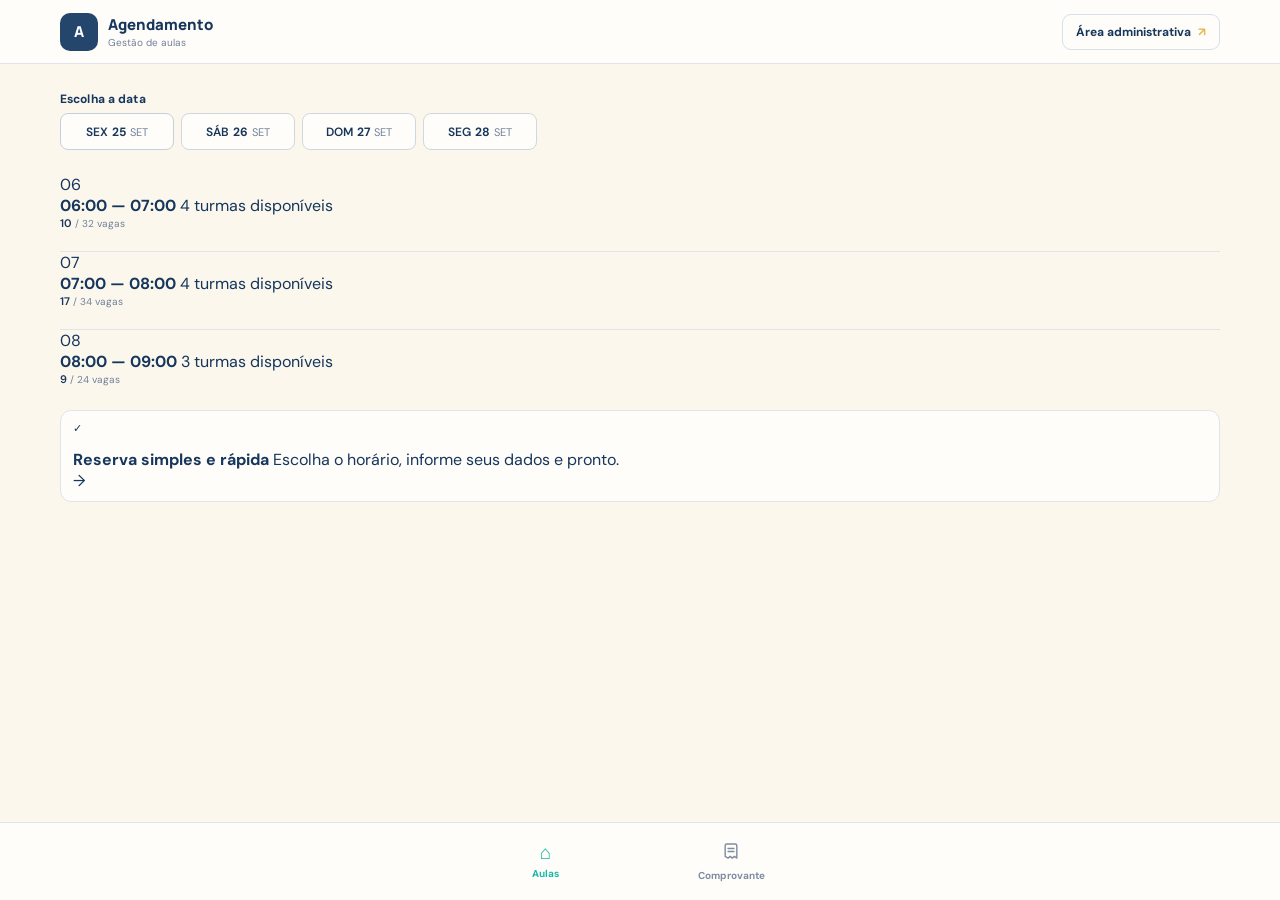
==== commit bfcaae61: "Substitua o botão por um ícone SVG para o recibo" ====
--- a/index.html
+++ b/index.html
@@ -191,9 +191,31 @@
       </button>
 
       <button class="nav-item" id="receiptBtn">
-        <span>▣</span>
-        <small>Comprovante</small>
-      </button>
+  <span>
+    <svg
+      width="20"
+      height="20"
+      viewBox="0 0 24 24"
+      fill="none"
+      xmlns="http://www.w3.org/2000/svg"
+      aria-hidden="true"
+    >
+      <path
+        d="M7 3.5H17C18.1 3.5 19 4.4 19 5.5V20.5L16 18.5L13.5 20.5L11 18.5L8.5 20.5L5 18.5V5.5C5 4.4 5.9 3.5 7 3.5Z"
+        stroke="currentColor"
+        stroke-width="1.7"
+        stroke-linejoin="round"
+      />
+      <path
+        d="M8.5 9H15.5M8.5 12.5H15.5"
+        stroke="currentColor"
+        stroke-width="1.7"
+        stroke-linecap="round"
+      />
+    </svg>
+  </span>
+  <small>Comprovante</small>
+</button>
     </nav>
 
   </div>
--- a/styles.css
+++ b/styles.css
@@ -1,35 +1,38 @@
+/* =========================================================
+   AGENDAMENTO — VISUAL DE REFERÊNCIA
+   Mantém a lógica atual e prepara a página para o layout
+   de referência enviado pelo usuário.
+   ========================================================= */
+
 * {
   box-sizing: border-box;
 }
 
 :root {
-  --bg: #f4f6f8;
-  --surface: #ffffff;
-  --surface-soft: #f8fafc;
-  --ink: #17212b;
-  --muted: #6d7884;
-  --line: #e2e7ec;
-  --primary: #1e3a5f;
-  --primary-dark: #142b46;
-  --accent: #c79a4a;
-  --accent-soft: #f5ead5;
-  --success: #39735b;
-  --shadow-sm: 0 8px 24px rgba(23, 33, 43, 0.05);
-  --shadow-md: 0 18px 45px rgba(23, 33, 43, 0.09);
+  --bg: #fbf7ed;
+  --surface: #fffdf9;
+  --surface-2: #fffaf1;
+  --ink: #16365c;
+  --muted: #71809a;
+  --line: #dfe5eb;
+  --primary: #24466d;
+  --primary-soft: #edf2f7;
+  --accent: #e4b84f;
+  --accent-soft: #fff0bd;
+  --wait: #e8b83f;
+  --bottom: #fffdf9;
 }
 
 html {
-  scroll-behavior: smooth;
+  background: var(--bg);
 }
 
 body {
   margin: 0;
   min-height: 100vh;
-  background:
-    radial-gradient(circle at 85% 8%, rgba(199, 154, 74, 0.08), transparent 26%),
-    var(--bg);
-  color: var(--ink);
-  font-family: "DM Sans", sans-serif;
+  background: var(--bg);
+  color: var(--ink);
+  font-family: "DM Sans", Arial, sans-serif;
   -webkit-font-smoothing: antialiased;
 }
 
@@ -42,425 +45,466 @@
   cursor: pointer;
 }
 
-button:focus-visible,
-input:focus-visible {
-  outline: 3px solid rgba(199, 154, 74, 0.28);
-  outline-offset: 2px;
-}
+/* ---------------------------------------------------------
+   Estrutura geral
+   --------------------------------------------------------- */
 
 .app-shell {
   min-height: 100vh;
-  padding-bottom: 96px;
-}
-
+  padding-bottom: 82px;
+}
+
+main {
+  width: min(1160px, calc(100% - 44px));
+  margin: 0 auto;
+}
+
+/* A referência não usa cabeçalho/hero grande. */
 .topbar {
-  height: 78px;
-  background: rgba(255, 255, 255, 0.94);
-  border-bottom: 1px solid rgba(226, 231, 236, 0.9);
-  backdrop-filter: blur(14px);
-  display: flex;
-  align-items: center;
-  justify-content: space-between;
-  padding: 0 max(24px, calc((100vw - 1120px) / 2));
+  display: block;
+  height: 64px;
+  background: rgba(255, 253, 249, .96);
+  border-bottom: 1px solid var(--line);
   position: sticky;
   top: 0;
-  z-index: 10;
+  z-index: 20;
+  backdrop-filter: blur(10px);
+}
+
+.topbar-inner {
+  width: min(1160px, calc(100% - 44px));
+  height: 100%;
+  margin: 0 auto;
+  display: flex;
+  align-items: center;
+  justify-content: space-between;
 }
 
 .brand {
   display: flex;
   align-items: center;
-  gap: 12px;
+  gap: 10px;
 }
 
 .brand-mark {
-  width: 42px;
-  height: 42px;
-  border-radius: 13px;
-  background: linear-gradient(145deg, var(--primary), #284d77);
-  color: #fff;
+  width: 38px;
+  height: 38px;
+  border-radius: 10px;
   display: grid;
   place-items: center;
-  font-family: Manrope, sans-serif;
-  font-weight: 800;
-  box-shadow: 0 7px 18px rgba(30, 58, 95, 0.18);
-}
-
-.brand strong {
-  display: block;
-  font-family: Manrope, sans-serif;
-  font-size: 16px;
-  letter-spacing: -0.02em;
-}
-
-.brand span {
-  display: block;
+  background: var(--primary);
+  color: #fff;
+  font: 800 15px Manrope, sans-serif;
+}
+
+.brand-copy strong {
+  display: block;
+  color: var(--ink);
+  font: 800 15px Manrope, sans-serif;
+}
+
+.brand-copy span {
+  display: block;
+  margin-top: 1px;
   color: var(--muted);
+  font-size: 10px;
+}
+
+.admin-link {
+  border: 1px solid #d7dfe6;
+  background: var(--surface);
+  color: var(--ink);
+  border-radius: 9px;
+  padding: 9px 13px;
+  display: flex;
+  align-items: center;
+  gap: 7px;
   font-size: 12px;
-  margin-top: 2px;
-}
-
-.admin-link {
-  border: 1px solid var(--line);
-  background: #fff;
-  color: var(--ink);
-  border-radius: 11px;
-  padding: 10px 14px;
   font-weight: 700;
-  transition: 0.2s ease;
-}
-
-.admin-link span {
-  margin-left: 7px;
+}
+
+.admin-link b {
   color: var(--accent);
 }
 
-.admin-link:hover {
-  border-color: #d4dbe2;
-  transform: translateY(-1px);
-  box-shadow: var(--shadow-sm);
-}
-
-main {
-  width: min(980px, calc(100% - 32px));
-  margin: 0 auto;
-}
-
-.hero {
-  display: flex;
-  justify-content: space-between;
-  align-items: center;
-  gap: 28px;
-  padding: 52px 0 32px;
-}
-
-.hero-copy {
-  max-width: 650px;
-}
-
-.eyebrow {
+.hero-panel {
+  display: none !important;
+}
+
+/* ---------------------------------------------------------
+   DATA
+   --------------------------------------------------------- */
+
+.date-section {
+  margin: 0;
+  padding: 28px 0 0;
+  background: transparent;
+  border: 0;
+  box-shadow: none;
+}
+
+.section-label {
+  display: block;
+  margin: 0 0 7px;
+}
+
+.section-label > span:first-child {
+  display: none;
+}
+
+.section-label strong {
+  display: block;
+  color: var(--ink);
+  font: 700 12px/1.2 "DM Sans", sans-serif;
+  letter-spacing: .01em;
+}
+
+.section-label small {
+  display: none;
+}
+
+.date-tabs {
+  display: flex;
+  gap: 7px;
+  margin: 0;
+  padding: 0;
+  overflow: visible;
+}
+
+.date-tab {
+  flex: 0 0 auto;
+  min-width: 114px;
+  height: 37px;
+  padding: 0 13px;
+  border: 1px solid #cfd8e1;
+  border-radius: 8px;
+  background: var(--surface);
+  color: var(--ink);
+  display: flex;
+  align-items: center;
+  justify-content: center;
+  gap: 4px;
+  box-shadow: none;
+  text-align: center;
+  transition: .18s ease;
+}
+
+.date-tab span {
+  font-size: 12px;
+  font-weight: 600;
+}
+
+.date-tab strong {
+  font: 700 12px/1 "DM Sans", sans-serif;
+  color: var(--ink);
+}
+
+.date-tab small {
   font-size: 11px;
-  letter-spacing: 0.17em;
-  font-weight: 800;
-  color: var(--accent);
-}
-
-h1,
-h2 {
-  font-family: Manrope, sans-serif;
-  margin: 8px 0;
-}
-
-.hero h1 {
-  font-size: clamp(32px, 5vw, 50px);
-  line-height: 1.04;
-  letter-spacing: -0.045em;
-}
-
-.hero p {
   color: var(--muted);
-  margin: 12px 0 0;
-  font-size: 16px;
-  line-height: 1.6;
+}
+
+.date-tab.active {
+  background: var(--surface);
+  border-color: #c6d0da;
+  color: var(--ink);
+  box-shadow: none;
+}
+
+.date-tab.active span,
+.date-tab.active strong {
+  color: var(--ink);
+}
+
+.date-tab.active small {
+  color: var(--muted);
 }
 
 .date-card {
-  width: 126px;
-  min-width: 126px;
-  height: 136px;
-  border-radius: 20px;
-  background:
-    linear-gradient(145deg, rgba(255,255,255,0.08), transparent 55%),
-    var(--primary);
-  color: #fff;
-  padding: 17px;
-  display: grid;
-  grid-template-columns: 1fr 1fr;
-  grid-template-rows: auto 1fr auto;
-  box-shadow: 0 18px 35px rgba(23, 50, 80, 0.18);
-}
-
-.date-card span {
-  grid-column: 1 / -1;
-  font-size: 10px;
-  text-transform: uppercase;
-  opacity: 0.7;
-  letter-spacing: 0.08em;
-}
-
-.date-card strong {
-  font-size: 12px;
-  align-self: end;
-}
-
-.date-card b {
-  font: 800 50px/1 Manrope, sans-serif;
-  text-align: right;
-  letter-spacing: -0.05em;
-}
-
-.date-card small {
-  font-size: 10px;
-  text-align: right;
-  opacity: 0.7;
-}
-
-.date-tabs {
-  display: grid;
-  grid-template-columns: repeat(4, 1fr);
+  display: none !important;
+}
+
+/* ---------------------------------------------------------
+   HORÁRIOS
+   --------------------------------------------------------- */
+
+.schedule-section {
+  margin-top: 24px;
+}
+
+.schedule-header {
+  display: none;
+}
+
+.availability {
+  display: none;
+}
+
+.time-list {
+  display: block;
+}
+
+/*
+  Na referência, cada horário funciona como:
+  linha do horário
+  + linha com as turmas daquele horário.
+*/
+.time-card {
+  min-height: 0;
+  margin: 0;
+  padding: 0 0 12px;
+  background: transparent;
+  border: 0;
+  border-radius: 0;
+  box-shadow: none;
+  display: block;
+}
+
+.time-card + .time-card {
+  margin-top: 9px;
+  padding-top: 0;
+  border-top: 1px solid var(--line);
+}
+
+/* Cabeçalho do horário */
+.time-main {
+  min-height: 40px;
+  padding: 0 2px;
+  display: flex;
+  align-items: center;
   gap: 10px;
-  margin-bottom: 42px;
-}
-
-.date-tab {
-  border: 1px solid var(--line);
-  background: rgba(255, 255, 255, 0.92);
-  border-radius: 15px;
-  padding: 13px;
-  display: flex;
-  flex-direction: column;
-  gap: 3px;
-  color: var(--muted);
-  text-align: left;
-  transition: 0.2s ease;
-}
-
-.date-tab:hover {
-  border-color: #d3dbe3;
-  transform: translateY(-1px);
-  box-shadow: var(--shadow-sm);
-}
-
-.date-tab span,
-.date-tab small {
-  font-size: 10px;
-  letter-spacing: 0.04em;
-}
-
-.date-tab strong {
-  font: 800 24px/1.1 Manrope, sans-serif;
-  color: var(--ink);
-}
-
-.date-tab.active {
-  background: var(--accent-soft);
-  border-color: #e8d4ad;
-  box-shadow: 0 8px 22px rgba(199, 154, 74, 0.09);
-}
-
-.date-tab.active strong,
-.date-tab.active span {
-  color: var(--primary);
-}
-
-.section-heading {
-  display: flex;
-  justify-content: space-between;
-  align-items: end;
-  gap: 20px;
-  margin-bottom: 17px;
-}
-
-.section-heading h2 {
-  font-size: 26px;
-  letter-spacing: -0.03em;
-}
-
-.availability {
-  font-size: 12px;
-  color: var(--muted);
-  padding-bottom: 5px;
-}
-
-.time-list {
-  display: grid;
-  gap: 12px;
-}
-
-.time-card {
-  background: rgba(255, 255, 255, 0.96);
-  border: 1px solid var(--line);
-  border-radius: 19px;
-  padding: 19px;
-  display: grid;
-  grid-template-columns: 1.3fr 1fr auto;
-  gap: 20px;
-  align-items: center;
-  transition: transform 0.2s ease, box-shadow 0.2s ease, border-color 0.2s ease;
-}
-
-.time-card:hover {
-  transform: translateY(-2px);
-  border-color: #d7dfe6;
-  box-shadow: var(--shadow-md);
-}
-
-.time-main {
-  display: flex;
-  align-items: center;
-  gap: 14px;
+  border-bottom: 1px solid var(--line);
 }
 
 .time-icon {
-  width: 50px;
-  height: 50px;
-  border-radius: 14px;
-  background: #edf2f7;
-  color: var(--primary);
+  width: 12px;
+  height: 12px;
   display: grid;
   place-items: center;
-  font: 800 15px Manrope, sans-serif;
+  color: var(--muted);
+  font-size: 0;
+  position: relative;
+}
+
+.time-icon::before {
+  content: "⌄";
+  color: #8a98aa;
+  font-size: 14px;
+  line-height: 1;
+}
+
+.time-info {
+  flex: 1;
+}
+
+.time-main > div:last-child {
+  flex: 1;
 }
 
 .time-main strong {
-  display: block;
-  font: 700 16px Manrope, sans-serif;
-  letter-spacing: -0.015em;
+  color: var(--ink);
+  font: 700 13px/1.2 "DM Sans", sans-serif;
+  letter-spacing: .01em;
 }
 
 .time-main span {
-  display: block;
+  display: none;
+}
+
+/* O resumo de vagas do horário fica no lado direito. */
+.capacity {
+  display: flex;
+  align-items: center;
+  gap: 4px;
+  margin-left: auto;
+}
+
+.capacity > div:first-child {
+  display: flex;
+  align-items: center;
+  gap: 3px;
+}
+
+.capacity strong {
+  color: var(--ink);
+  font: 600 11px "DM Sans", sans-serif;
+}
+
+.capacity > div:first-child span {
   color: var(--muted);
-  font-size: 12px;
-  margin-top: 5px;
-}
-
-.capacity > div:first-child {
-  display: flex;
-  align-items: baseline;
-  gap: 4px;
-}
-
-.capacity strong {
-  font: 800 19px Manrope, sans-serif;
-}
-
-.capacity span {
-  font-size: 12px;
+  font-size: 10px;
+}
+
+.capacity small {
+  display: none;
+}
+
+.progress {
+  display: none;
+}
+
+/* Na etapa seguinte o botão será substituído pelas turmas. */
+.details-btn {
+  display: none;
+}
+
+/* ---------------------------------------------------------
+   Cards das turmas
+   --------------------------------------------------------- */
+
+/*
+  Reservamos a área para os cards que o app.js vai gerar
+  diretamente abaixo de cada horário.
+*/
+.class-grid {
+  display: grid;
+  grid-template-columns: repeat(4, minmax(0, 1fr));
+  gap: 10px;
+  padding-top: 9px;
+}
+
+.inline-class-option,
+.class-option {
+  min-height: 54px;
+  width: 100%;
+  border: 1px solid var(--line);
+  border-radius: 11px;
+  background: var(--surface);
+  color: var(--ink);
+  padding: 0 14px;
+  display: flex;
+  align-items: center;
+  justify-content: space-between;
+  gap: 8px;
+  text-align: left;
+  box-shadow: 0 1px 2px rgba(24, 47, 72, .025);
+  transition: .18s ease;
+}
+
+.inline-class-option:hover,
+.class-option:hover {
+  border-color: #cbd5df;
+  background: #fffefa;
+  transform: translateY(-1px);
+}
+
+.inline-class-option strong,
+.class-option strong {
+  font: 700 13px/1.2 "DM Sans", sans-serif;
+}
+
+.inline-class-option small,
+.class-option small {
   color: var(--muted);
-}
-
-.progress {
-  height: 7px;
-  background: #edf0f3;
-  border-radius: 10px;
-  overflow: hidden;
-  margin-top: 9px;
-}
-
-.progress span {
-  display: block;
-  height: 100%;
-  background: linear-gradient(90deg, var(--accent), #d7b06b);
-  border-radius: 10px;
-}
-
-.details-btn {
-  border: 0;
-  background: var(--primary);
-  color: #fff;
-  padding: 11px 16px;
-  border-radius: 10px;
-  font-weight: 700;
+  font-size: 10px;
+}
+
+.inline-class-option .class-meta,
+.class-option .class-meta {
+  display: flex;
+  align-items: center;
+  gap: 7px;
+}
+
+.class-option b,
+.inline-class-option b {
+  color: #8b99aa;
+  font-size: 15px;
+  font-weight: 500;
+}
+
+.wait-badge {
+  padding: 3px 7px;
+  border-radius: 999px;
+  background: var(--accent-soft);
+  color: #9b6f13;
+  font-size: 9px;
+  font-weight: 800;
   white-space: nowrap;
-  transition: 0.2s ease;
-}
-
-.details-btn:hover,
-.primary-btn:hover {
-  background: var(--primary-dark);
-  transform: translateY(-1px);
-}
+}
+
+/* ---------------------------------------------------------
+   Avisos
+   --------------------------------------------------------- */
 
 .info-strip {
-  margin: 28px 0;
-  background: rgba(255, 255, 255, 0.9);
+  margin: 12px 0 20px;
+  min-height: 52px;
+  padding: 10px 12px;
+  background: var(--surface);
   border: 1px solid var(--line);
-  border-radius: 17px;
-  padding: 16px 17px;
-  display: flex;
-  align-items: center;
-  gap: 12px;
-  box-shadow: var(--shadow-sm);
+  border-radius: 11px;
+  box-shadow: none;
 }
 
 .info-icon {
-  width: 38px;
-  height: 38px;
-  flex: 0 0 38px;
+  width: 28px;
+  height: 28px;
+  flex-basis: 28px;
   border-radius: 50%;
-  display: grid;
-  place-items: center;
-  background: #e7f1ec;
-  color: var(--success);
-  font-weight: 800;
-}
-
-.info-strip strong {
-  display: block;
-  font-size: 14px;
-}
-
-.info-strip span {
-  display: block;
-  color: var(--muted);
-  font-size: 12px;
-  margin-top: 3px;
-}
+  font-size: 11px;
+}
+
+/* ---------------------------------------------------------
+   Barra inferior
+   --------------------------------------------------------- */
 
 .bottom-nav {
   position: fixed;
-  bottom: 0;
+  z-index: 30;
   left: 0;
   right: 0;
+  bottom: 0;
   height: 78px;
-  background: rgba(255, 255, 255, 0.96);
+  background: rgba(255, 253, 249, .98);
   border-top: 1px solid var(--line);
-  backdrop-filter: blur(14px);
   display: flex;
   justify-content: center;
-  gap: 100px;
-  z-index: 20;
-  box-shadow: 0 -8px 25px rgba(23, 33, 43, 0.04);
+  gap: 110px;
+  box-shadow: none;
+  backdrop-filter: blur(10px);
 }
 
 .nav-item {
+  min-width: 72px;
   border: 0;
-  background: none;
-  color: #8a949e;
+  background: transparent;
+  color: #7e8da1;
   display: flex;
   flex-direction: column;
   align-items: center;
   justify-content: center;
-  gap: 4px;
-  min-width: 70px;
-  transition: 0.2s ease;
+  gap: 5px;
 }
 
 .nav-item span {
-  font-size: 21px;
+  font-size: 19px;
   line-height: 1;
 }
 
 .nav-item small {
-  font-size: 11px;
+  font-size: 10px;
   font-weight: 700;
 }
 
 .nav-item.active {
-  color: var(--primary);
-}
+  color: #16b7a8;
+}
+
+/* ---------------------------------------------------------
+   Modais
+   --------------------------------------------------------- */
 
 .modal-backdrop {
   position: fixed;
   inset: 0;
-  background: rgba(17, 24, 39, 0.58);
-  backdrop-filter: blur(4px);
+  z-index: 50;
+  padding: 18px;
   display: none;
   align-items: center;
   justify-content: center;
-  padding: 18px;
-  z-index: 30;
+  background: rgba(16, 28, 42, .45);
+  backdrop-filter: blur(3px);
 }
 
 .modal-backdrop.open {
@@ -468,305 +512,123 @@
 }
 
 .modal {
-  position: relative;
   width: min(470px, 100%);
   max-height: calc(100vh - 36px);
   overflow-y: auto;
+  position: relative;
+  padding: 25px;
+  border-radius: 16px;
   background: #fff;
-  border-radius: 23px;
-  padding: 29px;
-  box-shadow: 0 30px 70px rgba(0, 0, 0, 0.2);
-  animation: modalIn 0.18s ease-out;
-}
-
-@keyframes modalIn {
-  from {
-    opacity: 0;
-    transform: translateY(8px) scale(0.985);
-  }
-
-  to {
-    opacity: 1;
-    transform: translateY(0) scale(1);
-  }
+  box-shadow: 0 20px 55px rgba(0,0,0,.16);
 }
 
 .modal h2 {
-  font-size: 27px;
-  letter-spacing: -0.03em;
+  margin: 7px 0;
+  color: var(--ink);
+  font: 800 24px/1.1 Manrope, sans-serif;
 }
 
 .modal > p {
   color: var(--muted);
-  font-size: 14px;
+  font-size: 12px;
   line-height: 1.5;
 }
 
 .close-modal {
   position: absolute;
-  right: 17px;
-  top: 14px;
+  top: 13px;
+  right: 14px;
+  width: 32px;
+  height: 32px;
   border: 0;
-  background: #f2f4f6;
-  width: 35px;
-  height: 35px;
   border-radius: 50%;
-  font-size: 22px;
-  line-height: 1;
-  color: #66717c;
-  transition: 0.2s ease;
-}
-
-.close-modal:hover {
-  background: #e8edf1;
-  transform: rotate(3deg);
-}
-
-.class-options {
+  background: #f1f4f6;
+  color: #687788;
+  font-size: 19px;
+}
+
+.reservation-form {
+  padding-top: 15px;
+  border-top: 1px solid var(--line);
   display: grid;
-  gap: 9px;
-  margin: 20px 0;
-}
-
-.class-option {
-  width: 100%;
-  display: flex;
-  justify-content: space-between;
-  align-items: center;
-  text-align: left;
-  border: 1px solid var(--line);
-  background: #fff;
-  padding: 15px;
-  border-radius: 13px;
-  transition: 0.2s ease;
-}
-
-.class-option:hover {
-  border-color: #d4dce4;
-  background: var(--surface-soft);
-  transform: translateX(2px);
-}
-
-.class-option strong,
-.class-option small {
-  display: block;
-}
-
-.class-option small {
-  color: var(--muted);
-  margin-top: 3px;
-}
-
-.class-option b {
-  color: var(--accent);
-  font-size: 20px;
-}
-
-.reservation-form {
-  border-top: 1px solid var(--line);
-  padding-top: 18px;
-  display: grid;
-  gap: 12px;
+  gap: 10px;
 }
 
 .reservation-form label {
-  font-size: 12px;
+  font-size: 11px;
   font-weight: 700;
 }
 
 .reservation-form input,
 .modal > input {
-  display: block;
   width: 100%;
+  display: block;
+  margin-top: 5px;
+  padding: 10px 11px;
   border: 1px solid var(--line);
-  border-radius: 11px;
-  padding: 12px 13px;
-  margin-top: 6px;
-  outline: none;
+  border-radius: 9px;
   background: #fff;
-  transition: 0.2s ease;
-}
-
-.reservation-form input:focus,
-.modal > input:focus {
-  border-color: var(--primary);
-  box-shadow: 0 0 0 3px rgba(30, 58, 95, 0.09);
 }
 
 .primary-btn {
   border: 0;
+  border-radius: 9px;
   background: var(--primary);
   color: #fff;
-  border-radius: 11px;
-  padding: 12px;
+  padding: 11px;
+  font-size: 12px;
   font-weight: 800;
-  transition: 0.2s ease;
 }
 
 .form-message {
-  font-size: 12px !important;
-  color: var(--success) !important;
   margin: 0 !important;
-  line-height: 1.45;
+  color: #3f765f !important;
+  font-size: 11px !important;
 }
 
 .hidden {
   display: none;
 }
 
-@media (max-width: 760px) {
-  .topbar {
-    height: 70px;
-    padding: 0 16px;
-  }
-
-  .brand-mark {
-    width: 38px;
-    height: 38px;
-    border-radius: 11px;
-  }
-
-  .admin-link {
-    font-size: 0;
-    padding: 10px;
-  }
-
-  .admin-link span {
-    font-size: 18px;
-    margin: 0;
-  }
-
+/* ---------------------------------------------------------
+   Responsivo
+   --------------------------------------------------------- */
+
+@media (max-width: 900px) {
   main {
-    width: min(100% - 24px, 620px);
-  }
-
-  .hero {
-    align-items: flex-start;
-    padding: 32px 0 25px;
-  }
-
-  .hero h1 {
-    font-size: 32px;
-  }
-
-  .hero p {
-    font-size: 14px;
-    line-height: 1.5;
-  }
-
-  .date-card {
-    width: 92px;
-    min-width: 92px;
-    height: 108px;
-    padding: 13px;
-    border-radius: 17px;
-  }
-
-  .date-card b {
-    font-size: 38px;
-  }
-
-  .date-tabs {
-    gap: 6px;
-    margin-bottom: 32px;
+    width: min(100% - 28px, 720px);
+  }
+
+  .class-grid {
+    grid-template-columns: repeat(2, minmax(0, 1fr));
+  }
+}
+
+@media (max-width: 560px) {
+  main {
+    width: calc(100% - 22px);
+  }
+
+  .date-section {
+    padding-top: 20px;
   }
 
   .date-tab {
-    padding: 10px 8px;
-    border-radius: 13px;
-  }
-
-  .date-tab strong {
-    font-size: 21px;
-  }
-
-  .section-heading {
-    align-items: center;
-  }
-
-  .section-heading h2 {
-    font-size: 23px;
-  }
-
-  .time-card {
+    min-width: 108px;
+  }
+
+  .class-grid {
     grid-template-columns: 1fr;
-    gap: 14px;
-    padding: 17px;
-  }
-
-  .capacity {
-    max-width: 300px;
-  }
-
-  .details-btn {
-    width: 100%;
+    gap: 7px;
+  }
+
+  .inline-class-option,
+  .class-option {
+    min-height: 51px;
   }
 
   .bottom-nav {
-    height: 72px;
-    gap: 65px;
-  }
-
-  .modal {
-    padding: 25px 18px;
-    border-radius: 20px;
-  }
-}
-
-@media (max-width: 460px) {
-  .brand span {
-    display: none;
-  }
-
-  .hero {
-    gap: 15px;
-  }
-
-  .hero h1 {
-    font-size: 29px;
-  }
-
-  .hero p {
-    font-size: 13px;
-  }
-
-  .date-card {
-    width: 82px;
-    min-width: 82px;
-    height: 98px;
-  }
-
-  .date-card b {
-    font-size: 34px;
-  }
-
-  .date-tabs {
-    grid-template-columns: repeat(4, 1fr);
-  }
-
-  .date-tab {
-    padding: 9px 7px;
-  }
-
-  .date-tab strong {
-    font-size: 19px;
-  }
-
-  .date-tab span,
-  .date-tab small {
-    font-size: 9px;
-  }
-
-  .time-main {
-    gap: 11px;
-  }
-
-  .time-icon {
-    width: 44px;
-    height: 44px;
-  }
-
-  .info-strip {
-    align-items: flex-start;
-  }
-}
+    height: 68px;
+    gap: 62px;
+  }
+}
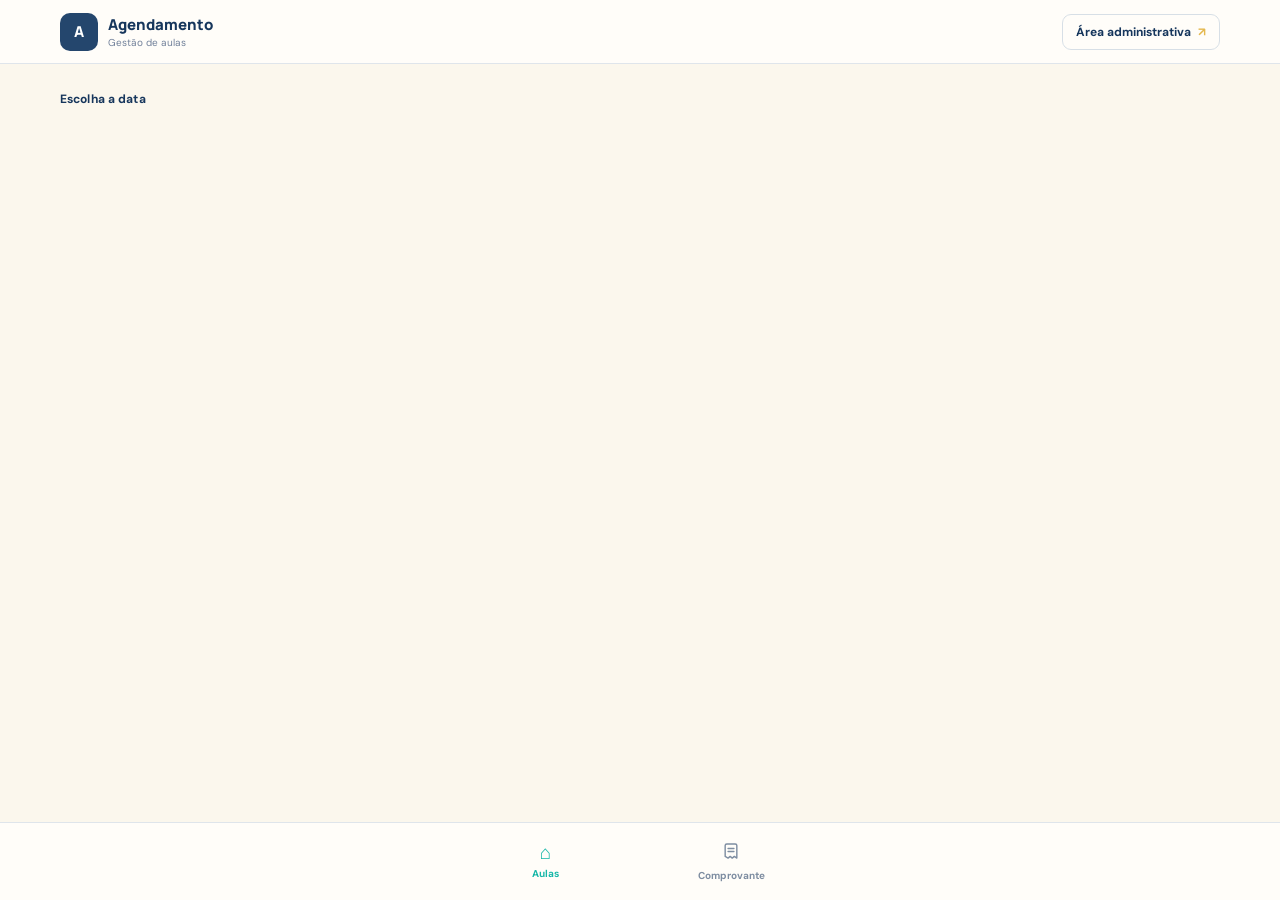
==== commit ab40b64d: "Refatorar a estrutura HTML e melhorar a legibilidade" ====
--- a/index.html
+++ b/index.html
@@ -1,282 +1,447 @@
 <!DOCTYPE html>
 <html lang="pt-BR">
+
 <head>
   <meta charset="UTF-8">
   <meta name="viewport" content="width=device-width, initial-scale=1.0">
-  <meta name="description" content="Agendamento de aulas e atividades">
+
+  <meta
+    name="description"
+    content="Agendamento de aulas e atividades"
+  >
+
   <title>Agendamento</title>
 
   <link rel="preconnect" href="https://fonts.googleapis.com">
-  <link rel="preconnect" href="https://fonts.gstatic.com" crossorigin>
-  <link href="https://fonts.googleapis.com/css2?family=DM+Sans:wght@400;500;600;700&family=Manrope:wght@700;800&display=swap" rel="stylesheet">
-
-  <link rel="stylesheet" href="styles.css">
+  <link
+    rel="preconnect"
+    href="https://fonts.gstatic.com"
+    crossorigin
+  >
+
+  <link
+    href="https://fonts.googleapis.com/css2?family=DM+Sans:wght@400;500;600;700&family=Manrope:wght@700;800&display=swap"
+    rel="stylesheet"
+  >
+
+  <link
+    rel="stylesheet"
+    href="styles.css"
+  >
 </head>
 
+
 <body>
+
   <div class="app-shell">
 
+
+    <!-- ==================================================
+         CABEÇALHO
+         ================================================== -->
+
     <header class="topbar">
+
       <div class="topbar-inner">
+
         <div class="brand">
-          <div class="brand-mark">A</div>
+
+          <div class="brand-mark">
+            A
+          </div>
+
           <div class="brand-copy">
-            <strong>Agendamento</strong>
-            <span>Gestão de aulas</span>
+
+            <strong>
+              Agendamento
+            </strong>
+
+            <span>
+              Gestão de aulas
+            </span>
+
           </div>
-        </div>
-
-        <button class="admin-link" type="button" onclick="window.location.href='admin.html'">
-          <span>Área administrativa</span>
-          <b>↗</b>
+
+        </div>
+
+
+        <button
+          class="admin-link"
+          type="button"
+          onclick="window.location.href='admin.html'"
+        >
+
+          <span>
+            Área administrativa
+          </span>
+
+          <b>
+            ↗
+          </b>
+
         </button>
+
       </div>
+
     </header>
 
+
+    <!-- ==================================================
+         CONTEÚDO PRINCIPAL
+         ================================================== -->
+
     <main>
 
+
+      <!-- HERO
+           Mantido no HTML para preservar a estrutura.
+           O CSS atual deixa esse bloco oculto.
+      -->
+
       <section class="hero-panel">
+
         <div class="hero-content">
-          <span class="hero-kicker">AGENDA DE AULAS</span>
-          <h1>Encontre seu<br><em>próximo horário.</em></h1>
-          <p>Selecione uma data e escolha a turma que melhor combina com você.</p>
-        </div>
+
+          <span class="hero-kicker">
+            AGENDA DE AULAS
+          </span>
+
+          <h1>
+            Encontre seu
+            <br>
+            <em>próximo horário.</em>
+          </h1>
+
+          <p>
+            Selecione uma data e escolha
+            a turma que melhor combina com você.
+          </p>
+
+        </div>
+
 
         <div class="date-card">
-          <span>Próximo dia</span>
-          <strong>SEX</strong>
-          <b>25</b>
-          <small>SET</small>
-        </div>
+        </div>
+
       </section>
 
+
+      <!-- ==================================================
+           ESCOLHA DA DATA
+           ================================================== -->
+
       <section class="date-section">
+
         <div class="section-label">
-          <span>01</span>
+
+          <span>
+            01
+          </span>
+
           <div>
-            <strong>Escolha a data</strong>
-            <small>Veja os horários disponíveis</small>
+
+            <strong>
+              Escolha a data
+            </strong>
+
+            <small>
+              Veja os horários disponíveis
+            </small>
+
           </div>
-        </div>
+
+        </div>
+
+
+        <!-- IMPORTANTE:
+             Deve ficar vazio.
+             O app.js irá preencher automaticamente.
+        -->
 
         <div class="date-tabs">
-          <button class="date-tab active">
-            <span>SEX</span>
-            <strong>25</strong>
-            <small>SET</small>
-          </button>
-
-          <button class="date-tab">
-            <span>SÁB</span>
-            <strong>26</strong>
-            <small>SET</small>
-          </button>
-
-          <button class="date-tab">
-            <span>DOM</span>
-            <strong>27</strong>
-            <small>SET</small>
-          </button>
-
-          <button class="date-tab">
-            <span>SEG</span>
-            <strong>28</strong>
-            <small>SET</small>
-          </button>
-        </div>
+        </div>
+
       </section>
 
+
+      <!-- ==================================================
+           HORÁRIOS
+           ================================================== -->
+
       <section class="schedule-section">
+
         <div class="schedule-header">
+
           <div class="section-label">
-            <span>02</span>
+
+            <span>
+              02
+            </span>
+
             <div>
-              <span class="eyebrow">HORÁRIOS</span>
-              <h2>Escolha sua aula</h2>
+
+              <span class="eyebrow">
+                HORÁRIOS
+              </span>
+
+              <h2>
+                Escolha sua aula
+              </h2>
+
             </div>
+
           </div>
 
-          <span class="availability">3 horários</span>
-        </div>
+
+          <span class="availability">
+          </span>
+
+        </div>
+
+
+        <!-- IMPORTANTE:
+             Deve ficar vazio.
+             O app.js irá preencher automaticamente.
+        -->
 
         <div class="time-list">
-
-          <article class="time-card">
-            <div class="time-badge">06</div>
-
-            <div class="time-info">
-              <strong>06:00 — 07:00</strong>
-              <span>4 turmas disponíveis</span>
-            </div>
-
-            <div class="capacity">
-              <div>
-                <strong>10</strong>
-                <span>/ 32 vagas</span>
-              </div>
-              <div class="progress">
-                <span style="width:31%"></span>
-              </div>
-            </div>
-
-            <button class="details-btn" data-slot="06:00 — 07:00">
-              Ver turmas <span>→</span>
-            </button>
-          </article>
-
-          <article class="time-card">
-            <div class="time-badge">07</div>
-
-            <div class="time-info">
-              <strong>07:00 — 08:00</strong>
-              <span>4 turmas disponíveis</span>
-            </div>
-
-            <div class="capacity">
-              <div>
-                <strong>17</strong>
-                <span>/ 34 vagas</span>
-              </div>
-              <div class="progress">
-                <span style="width:50%"></span>
-              </div>
-            </div>
-
-            <button class="details-btn" data-slot="07:00 — 08:00">
-              Ver turmas <span>→</span>
-            </button>
-          </article>
-
-          <article class="time-card">
-            <div class="time-badge">08</div>
-
-            <div class="time-info">
-              <strong>08:00 — 09:00</strong>
-              <span>3 turmas disponíveis</span>
-            </div>
-
-            <div class="capacity">
-              <div>
-                <strong>9</strong>
-                <span>/ 24 vagas</span>
-              </div>
-              <div class="progress">
-                <span style="width:38%"></span>
-              </div>
-            </div>
-
-            <button class="details-btn" data-slot="08:00 — 09:00">
-              Ver turmas <span>→</span>
-            </button>
-          </article>
-
-        </div>
+        </div>
+
       </section>
 
-      <section class="info-strip">
-        <div class="info-icon">✓</div>
-        <div>
-          <strong>Reserva simples e rápida</strong>
-          <span>Escolha o horário, informe seus dados e pronto.</span>
-        </div>
-        <span class="info-arrow">→</span>
-      </section>
-
     </main>
 
+
+    <!-- ==================================================
+         NAVEGAÇÃO INFERIOR
+         ================================================== -->
+
     <nav class="bottom-nav">
-      <button class="nav-item active">
-        <span>⌂</span>
-        <small>Aulas</small>
+
+      <button
+        class="nav-item active"
+      >
+
+        <span>
+          ⌂
+        </span>
+
+        <small>
+          Aulas
+        </small>
+
       </button>
 
-      <button class="nav-item" id="receiptBtn">
-  <span>
-    <svg
-      width="20"
-      height="20"
-      viewBox="0 0 24 24"
-      fill="none"
-      xmlns="http://www.w3.org/2000/svg"
-      aria-hidden="true"
-    >
-      <path
-        d="M7 3.5H17C18.1 3.5 19 4.4 19 5.5V20.5L16 18.5L13.5 20.5L11 18.5L8.5 20.5L5 18.5V5.5C5 4.4 5.9 3.5 7 3.5Z"
-        stroke="currentColor"
-        stroke-width="1.7"
-        stroke-linejoin="round"
-      />
-      <path
-        d="M8.5 9H15.5M8.5 12.5H15.5"
-        stroke="currentColor"
-        stroke-width="1.7"
-        stroke-linecap="round"
-      />
-    </svg>
-  </span>
-  <small>Comprovante</small>
-</button>
+
+      <button
+        class="nav-item"
+        id="receiptBtn"
+      >
+
+        <span>
+
+          <svg
+            width="20"
+            height="20"
+            viewBox="0 0 24 24"
+            fill="none"
+            xmlns="http://www.w3.org/2000/svg"
+            aria-hidden="true"
+          >
+
+            <path
+              d="M7 3.5H17C18.1 3.5 19 4.4 19 5.5V20.5L16 18.5L13.5 20.5L11 18.5L8.5 20.5L5 18.5V5.5C5 4.4 5.9 3.5 7 3.5Z"
+              stroke="currentColor"
+              stroke-width="1.7"
+              stroke-linejoin="round"
+            />
+
+            <path
+              d="M8.5 9H15.5M8.5 12.5H15.5"
+              stroke="currentColor"
+              stroke-width="1.7"
+              stroke-linecap="round"
+            />
+
+          </svg>
+
+        </span>
+
+        <small>
+          Comprovante
+        </small>
+
+      </button>
+
     </nav>
 
   </div>
 
-  <div class="modal-backdrop" id="modalBackdrop">
+
+  <!-- ==================================================
+       MODAL DE RESERVA
+       ================================================== -->
+
+  <div
+    class="modal-backdrop"
+    id="modalBackdrop"
+  >
+
     <div class="modal">
-      <button class="close-modal" id="closeModal">×</button>
-
-      <span class="eyebrow">RESERVA</span>
-      <h2>Escolha sua turma</h2>
-      <p id="modalSubtitle"></p>
+
+      <button
+        class="close-modal"
+        id="closeModal"
+      >
+        ×
+      </button>
+
+
+      <span class="eyebrow">
+        RESERVA
+      </span>
+
+
+      <h2>
+        Escolha sua turma
+      </h2>
+
+
+      <p id="modalSubtitle">
+      </p>
+
+
+      <!--
+        O app.js atualmente não usa
+        estas opções estáticas.
+
+        O bloco permanece vazio para
+        preservar a estrutura do modal.
+      -->
 
       <div class="class-options">
-        <button class="class-option" data-class="Turma 01">
-          <span>
-            <strong>Turma 01</strong>
-            <small>Vagas disponíveis</small>
-          </span>
-          <b>→</b>
+      </div>
+
+
+      <div
+        class="reservation-form hidden"
+        id="reservationForm"
+      >
+
+        <label>
+
+          Nome
+
+          <input
+            id="nameInput"
+            placeholder="Seu nome"
+          >
+
+        </label>
+
+
+        <label>
+
+          WhatsApp
+
+          <input
+            id="phoneInput"
+            placeholder="(00) 00000-0000"
+          >
+
+        </label>
+
+
+        <button
+          class="primary-btn"
+          id="reserveBtn"
+        >
+          Confirmar reserva
         </button>
 
-        <button class="class-option" data-class="Turma 02">
-          <span>
-            <strong>Turma 02</strong>
-            <small>Vagas disponíveis</small>
-          </span>
-          <b>→</b>
-        </button>
+
+        <p
+          class="form-message"
+          id="formMessage"
+        >
+        </p>
+
       </div>
 
-      <div class="reservation-form hidden" id="reservationForm">
-        <label>
-          Nome
-          <input id="nameInput" placeholder="Seu nome">
-        </label>
-
-        <label>
-          WhatsApp
-          <input id="phoneInput" placeholder="(00) 00000-0000">
-        </label>
-
-        <button class="primary-btn" id="reserveBtn">Confirmar reserva</button>
-        <p class="form-message" id="formMessage"></p>
-      </div>
     </div>
+
   </div>
 
-  <div class="modal-backdrop" id="receiptModal">
+
+  <!-- ==================================================
+       MODAL DE COMPROVANTE
+       ================================================== -->
+
+  <div
+    class="modal-backdrop"
+    id="receiptModal"
+  >
+
     <div class="modal">
-      <button class="close-modal" id="closeReceipt">×</button>
-
-      <span class="eyebrow">COMPROVANTE</span>
-      <h2>Consulte sua reserva</h2>
-      <p>Digite seu WhatsApp para consultar um comprovante.</p>
-
-      <input id="receiptInput" placeholder="(00) 00000-0000">
-      <button class="primary-btn" id="receiptSearch">Consultar</button>
-      <p class="form-message" id="receiptMessage"></p>
+
+      <button
+        class="close-modal"
+        id="closeReceipt"
+      >
+        ×
+      </button>
+
+
+      <span class="eyebrow">
+        COMPROVANTE
+      </span>
+
+
+      <h2>
+        Consulte sua reserva
+      </h2>
+
+
+      <p>
+        Digite seu WhatsApp para consultar
+        um comprovante.
+      </p>
+
+
+      <input
+        id="receiptInput"
+        placeholder="(00) 00000-0000"
+      >
+
+
+      <button
+        class="primary-btn"
+        id="receiptSearch"
+      >
+        Consultar
+      </button>
+
+
+      <p
+        class="form-message"
+        id="receiptMessage"
+      >
+      </p>
+
     </div>
+
   </div>
 
-  <script type="module" src="app.js"></script>
+
+  <!-- ==================================================
+       JAVASCRIPT
+       ================================================== -->
+
+  <script
+    type="module"
+    src="app.js"
+  ></script>
+
 </body>
+
 </html>
